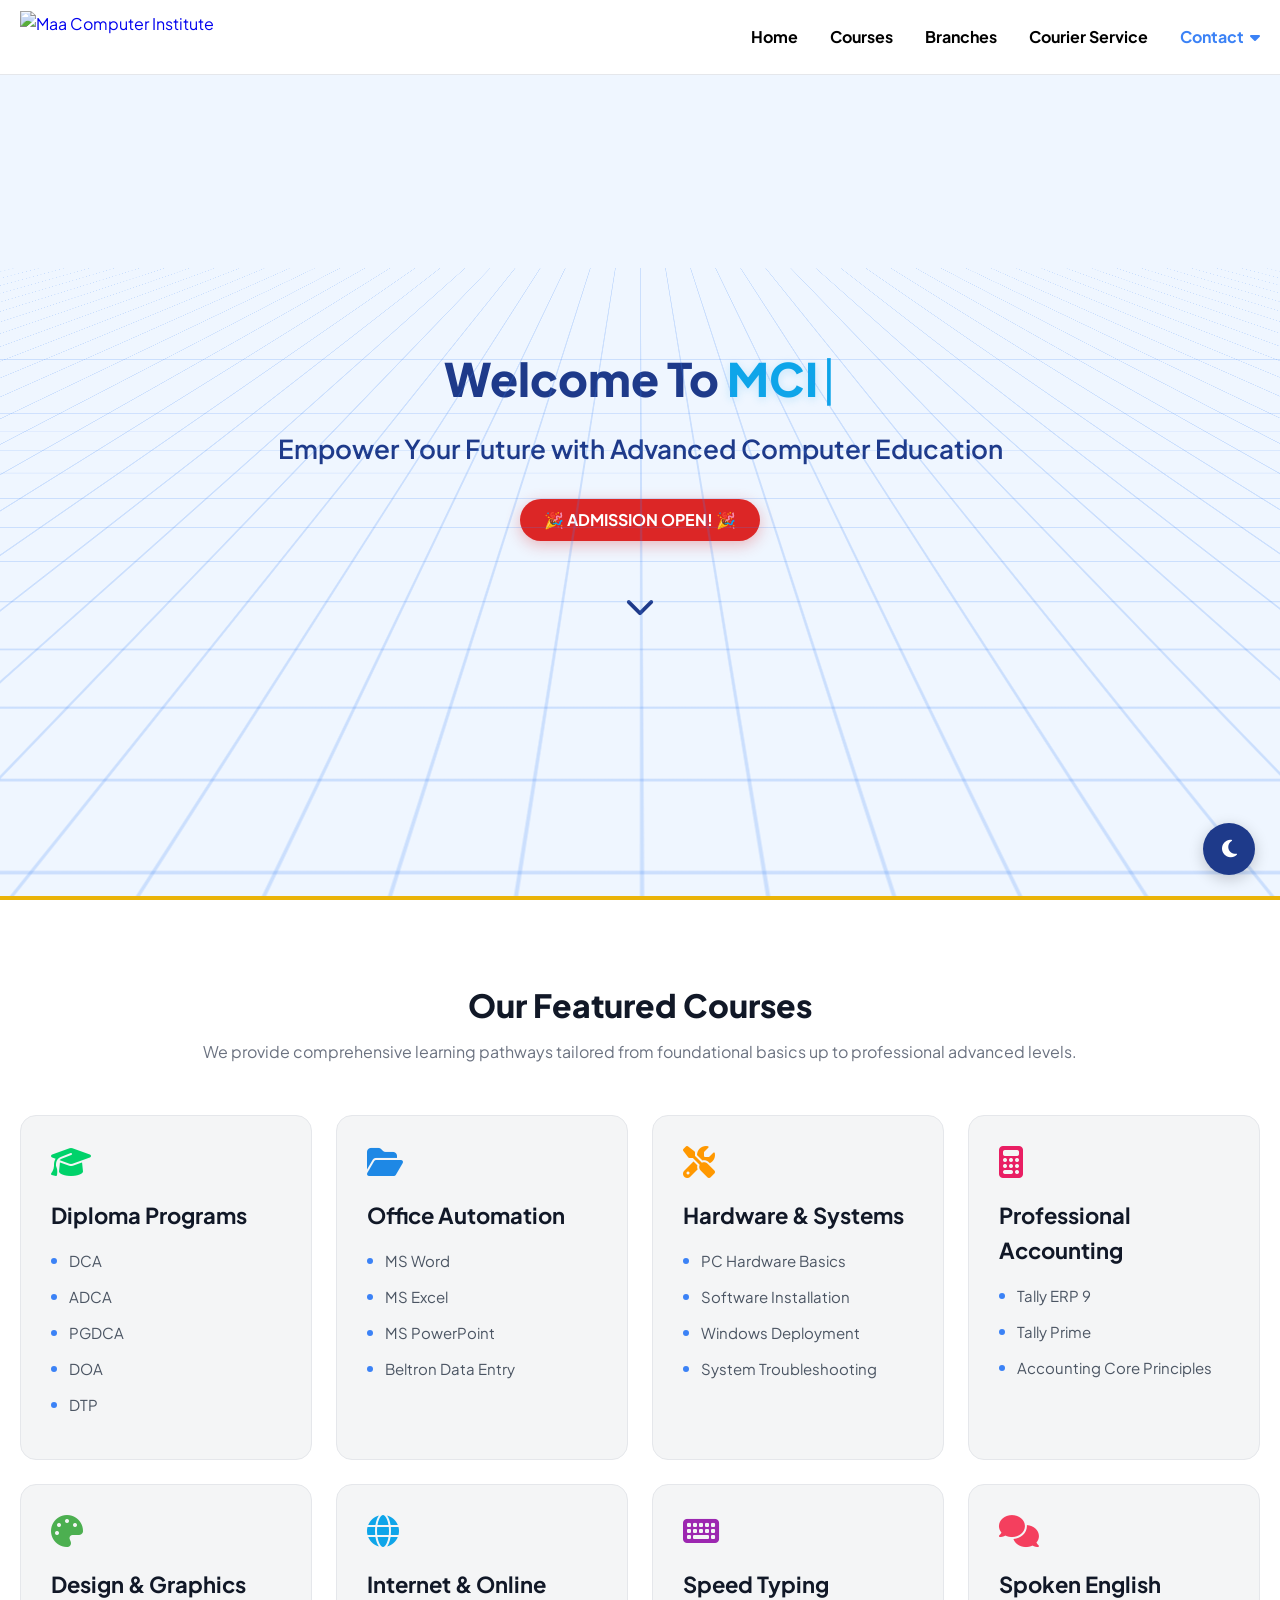
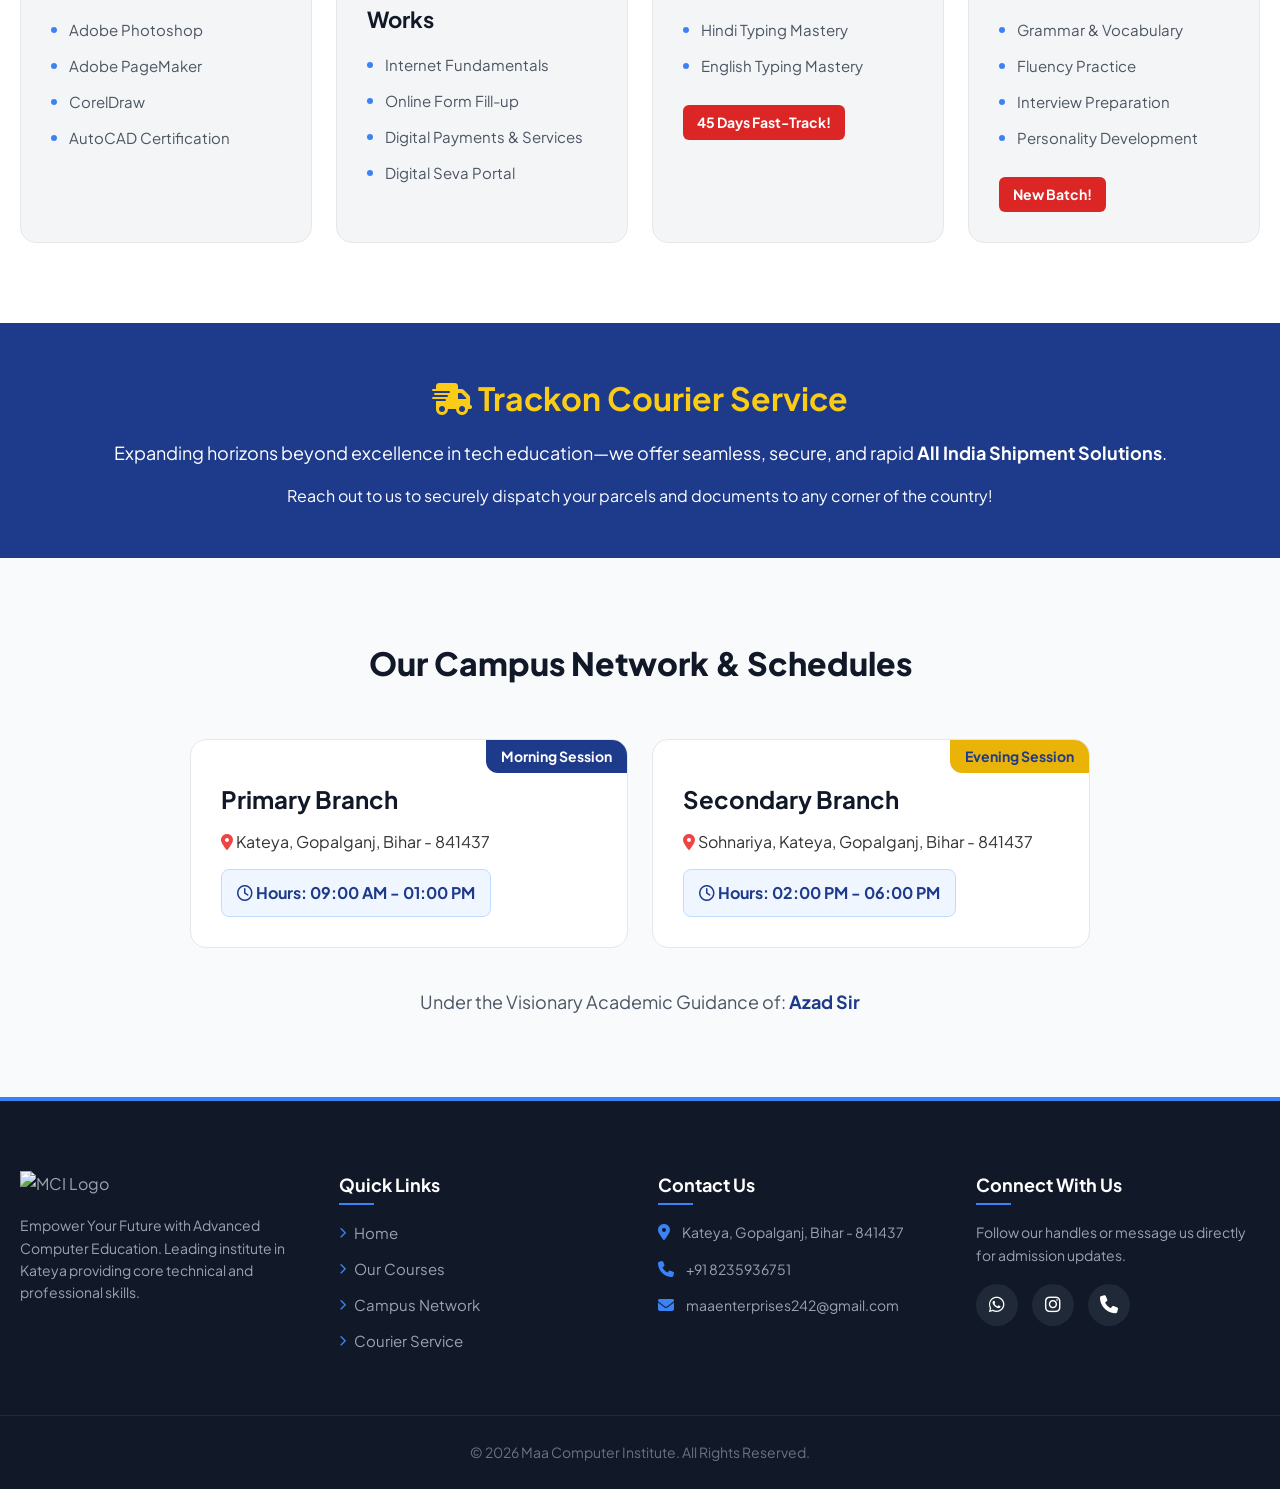
==== index.html @ 17e3e24f "Add files via upload" ====
<!DOCTYPE html>
<html lang="en">
<head>
    <meta charset="UTF-8">
    <meta name="viewport" content="width=device-width, initial-scale=1.0">
    <title>Maa Computer Institute</title>
    <link rel="preconnect" href="https://fonts.googleapis.com">
    <link rel="preconnect" href="https://fonts.gstatic.com" crossorigin>
    <link href="https://fonts.googleapis.com/css2?family=Plus+Jakarta+Sans:wght@400;500;600;700;800&display=swap" rel="stylesheet">
    <link rel="stylesheet" href="style.css">
    <link rel="stylesheet" href="https://cdnjs.cloudflare.com/ajax/libs/font-awesome/6.4.0/css/all.min.css">
</head>
<body>

    <header class="navbar">
        <div class="container nav-container">
            <a href="index.html#home" class="logo">
                <img src="assets/mci-full.png" alt="Maa Computer Institute" class="logo-img">
            </a>

            <button class="menu-toggle" id="menuToggle" aria-label="Toggle navigation menu">
                <i class="fa-solid fa-bars"></i>
            </button>

            <div class="menu-overlay" id="menuOverlay"></div>

            <nav class="nav-links" id="navLinks">
                <button class="close-menu" id="closeMenu" aria-label="Close menu">
                    <i class="fa-solid fa-xmark"></i>
                </button>
                <a href="index.html#home">Home</a>
                <a href="index.html#courses">Courses</a>
                <a href="index.html#branches">Branches</a>
                <a href="index.html#courier">Courier Service</a>
                
                <div class="dropdown">
                    <a href="#" class="dropdown-toggle" id="contactToggle">Contact <i class="fa-solid fa-caret-down"></i></a>
                    <div class="dropdown-menu" id="contactDropdown">
                        <a href="https://wa.me/918235936751" target="_blank" class="dropdown-item"><i class="fa-brands fa-whatsapp ws-icon"></i> WhatsApp</a>
                        <a href="https://instagram.com/maa.computer.institute" target="_blank" class="dropdown-item"><i class="fa-brands fa-instagram insta-icon"></i> Instagram</a>
                        <a href="tel:+918235936751" class="dropdown-item"><i class="fa-solid fa-phone phone-icon"></i> Phone</a>
                    </div>
                </div>
            </nav>
        </div>
    </header>

    <section id="home" class="hero">
        <div class="container hero-content">
            <h1 class="hero-title">
                <span id="typewriter"></span><span class="typewriter-cursor">|</span>
            </h1>
            <h2 class="hero-subtitle">Empower Your Future with Advanced Computer Education</h2>
            <div class="admission-tag">🎉 ADMISSION OPEN! 🎉</div>
        </div>
        
        <a href="#courses" class="scroll-down">
            <i class="fa-solid fa-chevron-down"></i>
        </a>
    </section>

    <section id="courses" class="courses-section">
        <div class="container">
            <div class="section-title">
                <h2>Our Featured Courses</h2>
                <p>We provide comprehensive learning pathways tailored from foundational basics up to professional advanced levels.</p>
            </div>
            
            <div class="grid-container">
                <a href="course.html?id=diploma" class="card course-link">
                    <div class="icon-wrapper"><i class="fa-solid fa-graduation-cap card-icon" style="color: #00d26a;"></i></div>
                    <h3>Diploma Programs</h3>
                    <ul><li>DCA</li><li>ADCA</li><li>PGDCA</li><li>DOA</li><li>DTP</li></ul>
                </a>
                
                <a href="course.html?id=office" class="card course-link">
                    <div class="icon-wrapper"><i class="fa-solid fa-folder-open card-icon" style="color: #1e88e5;"></i></div>
                    <h3>Office Automation</h3>
                    <ul><li>MS Word</li><li>MS Excel</li><li>MS PowerPoint</li><li>Beltron Data Entry</li></ul>
                </a>
                
                <a href="course.html?id=hardware" class="card course-link">
                    <div class="icon-wrapper"><i class="fa-solid fa-screwdriver-wrench card-icon" style="color: #ff9800;"></i></div>
                    <h3>Hardware & Systems</h3>
                    <ul><li>PC Hardware Basics</li><li>Software Installation</li><li>Windows Deployment</li><li>System Troubleshooting</li></ul>
                </a>
                
                <a href="course.html?id=accounting" class="card course-link">
                    <div class="icon-wrapper"><i class="fa-solid fa-calculator card-icon" style="color: #e91e63;"></i></div>
                    <h3>Professional Accounting</h3>
                    <ul><li>Tally ERP 9</li><li>Tally Prime</li><li>Accounting Core Principles</li></ul>
                </a>
                
                <a href="course.html?id=design" class="card course-link">
                    <div class="icon-wrapper"><i class="fa-solid fa-palette card-icon" style="color: #4caf50;"></i></div>
                    <h3>Design & Graphics</h3>
                    <ul><li>Adobe Photoshop</li><li>Adobe PageMaker</li><li>CorelDraw</li><li>AutoCAD Certification</li></ul>
                </a>
                
                <a href="course.html?id=internet" class="card course-link">
                    <div class="icon-wrapper"><i class="fa-solid fa-globe card-icon" style="color: #0ea5e9;"></i></div>
                    <h3>Internet & Online Works</h3>
                    <ul>
                        <li>Internet Fundamentals</li>
                        <li>Online Form Fill-up</li>
                        <li>Digital Payments & Services</li>
                        <li>Digital Seva Portal</li>
                    </ul>
                </a>

                <a href="course.html?id=typing" class="card course-link">
                    <div class="icon-wrapper"><i class="fa-solid fa-keyboard card-icon" style="color: #9c27b0;"></i></div>
                    <h3>Speed Typing</h3>
                    <ul><li>Hindi Typing Mastery</li><li>English Typing Mastery</li></ul>
                    <div class="highlight-tag">45 Days Fast-Track!</div>
                </a>

                <a href="course.html?id=english" class="card course-link">
                    <div class="icon-wrapper"><i class="fa-solid fa-comments card-icon" style="color: #f43f5e;"></i></div>
                    <h3>Spoken English</h3>
                    <ul><li>Grammar & Vocabulary</li><li>Fluency Practice</li><li>Interview Preparation</li><li>Personality Development</li></ul>
                    <div class="highlight-tag">New Batch!</div>
                </a>
            </div>
        </div>
    </section>

    <section id="courier" class="courier-section">
        <div class="container text-center">
            <h2><i class="fa-solid fa-truck-fast"></i> Trackon Courier Service</h2>
            <p class="courier-subtitle">Expanding horizons beyond excellence in tech education—we offer seamless, secure, and rapid <strong>All India Shipment Solutions</strong>.</p>
            <p class="courier-cta">Reach out to us to securely dispatch your parcels and documents to any corner of the country!</p>
        </div>
    </section>

    <section id="branches" class="branches-section">
        <div class="container">
            <div class="section-title">
                <h2>Our Campus Network & Schedules</h2>
            </div>
            <div class="branch-grid">
                <div class="branch-card">
                    <div class="shift-tag morning">Morning Session</div>
                    <h3>Primary Branch</h3>
                    <p><i class="fa-solid fa-location-dot location-icon"></i> Kateya, Gopalganj, Bihar - 841437</p>
                    <div class="timing-box"><p><i class="fa-regular fa-clock"></i> Hours: 09:00 AM - 01:00 PM</p></div>
                </div>
                <div class="branch-card">
                    <div class="shift-tag evening">Evening Session</div>
                    <h3>Secondary Branch</h3>
                    <p><i class="fa-solid fa-location-dot location-icon"></i> Sohnariya, Kateya, Gopalganj, Bihar - 841437</p>
                    <div class="timing-box"><p><i class="fa-regular fa-clock"></i> Hours: 02:00 PM - 06:00 PM</p></div>
                </div>
            </div>
            <p class="director-text text-center">
                Under the Visionary Academic Guidance of: <span class="director-name">Azad Sir</span>
            </p>
        </div>
    </section>

    <button id="themeToggle" class="theme-toggle" aria-label="Toggle Dark Mode">
        <i class="fa-solid fa-moon"></i>
    </button>

    <footer class="main-footer">
        <div class="container footer-grid">
            <div class="footer-col about-col">
                <img src="assets/mci-full.png" alt="MCI Logo" class="footer-logo">
                <p>Empower Your Future with Advanced Computer Education. Leading institute in Kateya providing core technical and professional skills.</p>
            </div>
            
            <div class="footer-col links-col">
                <h3>Quick Links</h3>
                <ul>
                    <li><a href="index.html#home"><i class="fa-solid fa-chevron-right"></i> Home</a></li>
                    <li><a href="index.html#courses"><i class="fa-solid fa-chevron-right"></i> Our Courses</a></li>
                    <li><a href="index.html#branches"><i class="fa-solid fa-chevron-right"></i> Campus Network</a></li>
                    <li><a href="index.html#courier"><i class="fa-solid fa-chevron-right"></i> Courier Service</a></li>
                </ul>
            </div>
            
            <div class="footer-col contact-col">
                <h3>Contact Us</h3>
                <p><i class="fa-solid fa-location-dot"></i> Kateya, Gopalganj, Bihar - 841437</p>
                <p><i class="fa-solid fa-phone"></i> +91 8235936751</p>
                <p><i class="fa-solid fa-envelope"></i> maaenterprises242@gmail.com</p>
            </div>
            
            <div class="footer-col social-col">
                <h3>Connect With Us</h3>
                <p class="social-text">Follow our handles or message us directly for admission updates.</p>
                <div class="footer-social-links">
                    <a href="https://wa.me/918235936751" target="_blank" class="social-icon ws" aria-label="WhatsApp"><i class="fa-brands fa-whatsapp"></i></a>
                    <a href="https://instagram.com/maa.computer.institute" target="_blank" class="social-icon insta" aria-label="Instagram"><i class="fa-brands fa-instagram"></i></a>
                    <a href="tel:+918235936751" class="social-icon phone" aria-label="Phone"><i class="fa-solid fa-phone"></i></a>
                </div>
            </div>
        </div>
        
        <div class="footer-bottom">
            <p>&copy; 2026 Maa Computer Institute. All Rights Reserved.</p>
        </div>
    </footer>

    <script src="script.js"></script>
</body>
</html>
---- style.css ----
/* --- Global Styles --- */
* {
    margin: 0;
    padding: 0;
    box-sizing: border-box;
    font-family: 'Plus Jakarta Sans', 'Segoe UI', sans-serif;
}

body {
    background-color: #ffffff;
    color: #333;
    line-height: 1.6;
    transition: background-color 0.3s ease, color 0.3s ease;
}

body.no-scroll { overflow: hidden; }

.container {
    max-width: 1300px;
    margin: 0 auto;
    padding: 0 20px;
}

.text-center { text-align: center; }

h1, h2, h3, p, a, li, span, div {
    transition: color 0.3s ease, background-color 0.3s ease, border-color 0.3s ease;
}

/* --- Clean White Navbar --- */
.navbar {
    background-color: #ffffff; position: sticky; top: 0; z-index: 1000;
    border-bottom: 1px solid #e5e7eb; height: 75px; display: flex; align-items: center;
}

.nav-container { display: flex; justify-content: space-between; align-items: center; width: 100%; }

.logo { display: flex; align-items: center; text-decoration: none; height: 52px; }
.logo-img { height: 100%; width: auto; display: block; object-fit: contain; transition: filter 0.3s ease; }

.nav-links { display: flex; gap: 32px; align-items: center; }
.nav-links a { color: #000000; text-decoration: none; font-weight: 700; font-size: 16px; }
.nav-links a:hover { color: #3b82f6; }

/* --- Dropdown Styling --- */
.dropdown { position: relative; display: inline-block; padding: 10px 0; }
.dropdown-toggle { cursor: pointer; display: flex; align-items: center; gap: 6px; color: #3b82f6 !important; }
.dropdown-menu {
    display: none; position: absolute; right: 0; top: 100%; background-color: #ffffff;
    min-width: 180px; box-shadow: 0 10px 25px rgba(0, 0, 0, 0.1); border-radius: 12px;
    border: 1px solid #e5e7eb; padding: 8px 0; z-index: 2000;
}
.dropdown:hover .dropdown-menu { display: block; }
.dropdown-menu.show { display: block; }

.dropdown-item {
    display: flex !important; align-items: center; gap: 12px; padding: 12px 20px;
    color: #000000 !important; font-weight: 700 !important; font-size: 16px;
}
.dropdown-item:hover { background-color: #f4f5f6; color: #3b82f6 !important; }
.dropdown-item i { font-size: 18px; width: 20px; text-align: center; }
.ws-icon { color: #22c55e; }
.insta-icon { color: #e1306c; }
.phone-icon { color: #2563eb; }

.menu-toggle { display: none; }
.close-menu { display: none; }
.menu-overlay { display: none; }

/* --- Hero Section --- */
.hero {
    background-color: #eff6ff; height: calc(100vh - 75px); min-height: 450px; 
    display: flex; flex-direction: column; align-items: center; justify-content: center;
    text-align: center; border-bottom: 4px solid #eab308; position: relative; overflow: hidden; 
}
.hero::before {
    content: ''; position: absolute; top: -100%; left: -100%; width: 300%; height: 300%;
    background-image: linear-gradient(rgba(59, 130, 246, 0.2) 2px, transparent 2px),
                      linear-gradient(90deg, rgba(59, 130, 246, 0.2) 2px, transparent 2px);
    background-size: 60px 60px; transform: perspective(800px) rotateX(65deg);
    transform-origin: center center; animation: gridMove 3.5s linear infinite; z-index: 1; pointer-events: none;
}
@keyframes gridMove { 0% { background-position: 0 0; } 100% { background-position: 0 60px; } }

.hero-content { position: relative; z-index: 2; width: 100%; max-width: 900px; padding: 0 20px; }
.hero-title { font-size: 46px; font-weight: 800; color: #1e3a8a; margin-bottom: 12px; min-height: 65px; }
.mci-blue { color: #0ea5e9; text-shadow: 0 2px 10px rgba(14, 165, 233, 0.2); }
.typewriter-cursor { font-weight: 400; color: #0ea5e9; animation: blink 0.7s infinite; margin-left: 4px; }
@keyframes blink { 0%, 100% { opacity: 1; } 50% { opacity: 0; } }

.hero-subtitle { color: #1e3a8a; font-size: 26px; font-weight: 600; margin-bottom: 30px; }
.admission-tag {
    display: inline-block; background-color: #dc2626; color: white; font-weight: bold;
    padding: 8px 24px; border-radius: 50px; font-size: 16px; box-shadow: 0 4px 15px rgba(220, 38, 38, 0.3);
    animation: pulse 1.5s infinite;
}
@keyframes pulse { 0% { transform: scale(1); } 50% { transform: scale(1.04); } 100% { transform: scale(1); } }

.scroll-down {
    margin-top: 40px; font-size: 30px; color: #1e3a8a; text-decoration: none;
    z-index: 2; animation: bounce 2s infinite; 
}
@keyframes bounce {
    0%, 20%, 50%, 80%, 100% { transform: translateY(0); }
    40% { transform: translateY(-12px); }
    60% { transform: translateY(-6px); }
}

/* --- Courses Section --- */
.courses-section { padding: 80px 0; background-color: #ffffff; }
.section-title { text-align: center; margin-bottom: 50px; }
.section-title h2 { color: #111827; font-size: 32px; font-weight: 800; }
.section-title p { color: #6b7280; margin-top: 8px; }

.grid-container { display: grid; grid-template-columns: repeat(4, 1fr); gap: 24px; }

/* Clickable Cards Settings */
a.course-link { text-decoration: none; color: inherit; display: block; }
a.course-link h3 { transition: color 0.3s ease; }
a.course-link:hover h3 { color: #3b82f6; }

.card, .branch-card {
    background-color: #f4f5f6; border: 1px solid #e5e7eb; padding: 30px; border-radius: 16px; 
    transition: transform 0.3s ease, box-shadow 0.3s ease, background-color 0.3s ease, border-color 0.3s ease;
}

.card:hover, .branch-card:hover { 
    transform: scale(1.03) translateY(-5px); 
    box-shadow: 0 15px 30px rgba(59, 130, 246, 0.25); 
    border-color: #3b82f6; 
}

.card-icon { font-size: 32px; margin-bottom: 20px; display: block; }
.card h3 { color: #111827; font-size: 22px; font-weight: 700; margin-bottom: 16px; }
.card ul { list-style: none; }
.card ul li { margin-bottom: 12px; color: #4b5563; font-size: 15px; display: flex; align-items: center; }
.card ul li::before {
    content: ""; display: inline-block; width: 6px; height: 6px;
    background-color: #3b82f6; border-radius: 50%; margin-right: 12px;
}
.highlight-tag {
    display: inline-block; background-color: #dc2626; color: white;
    padding: 6px 14px; border-radius: 6px; font-weight: bold; margin-top: 15px; font-size: 14px;
}

/* --- Course Details Page Elements --- */
.course-detail-header { text-align: center; margin-bottom: 50px; }
.course-detail-header h1 { font-size: 36px; color: #111827; margin-top: 15px; }
.course-detail-header p { color: #6b7280; font-size: 18px; margin-top: 10px; max-width: 600px; margin-inline: auto; }
.course-detail-header .icon-wrapper i { font-size: 55px; }

.back-btn { 
    display: inline-block; margin-bottom: 30px; color: #3b82f6; text-decoration: none; 
    font-weight: bold; font-size: 16px; padding: 10px 20px; border-radius: 8px; 
    background-color: #eff6ff; transition: 0.3s ease; 
}
.back-btn i { margin-right: 8px; }
.back-btn:hover { background-color: #dbeafe; }

.sub-course-desc { color: #4b5563; font-size: 15px; margin-top: 6px; }

/* --- Roadmap Specific Checklist Styles --- */
.course-detail-card { display: flex; flex-direction: column; justify-content: flex-start; }
.roadmap-box { margin-top: 20px; padding-top: 15px; border-top: 1px dashed #d1d5db; }
.roadmap-box h4 {
    font-size: 13px; color: #1e3a8a; text-transform: uppercase;
    letter-spacing: 0.8px; margin-bottom: 12px; font-weight: 800;
}
.roadmap-list { list-style: none !important; padding: 0 !important; display: flex; flex-direction: column; gap: 8px; }
.roadmap-list li {
    font-size: 14px !important; color: #4b5563 !important; 
    display: flex !important; align-items: center !important; gap: 10px !important;
}
.roadmap-list li::before { display: none !important; }
.roadmap-list li i { color: #3b82f6; font-size: 14px; flex-shrink: 0; }

/* --- Courier Section --- */
.courier-section { background-color: #1e3a8a; color: white; padding: 50px 20px; }
.courier-section h2 { color: #facc15; font-size: 32px; margin-bottom: 15px; }
.courier-subtitle { font-size: 18px; margin-bottom: 15px; }

/* --- Branches Section --- */
.branches-section { background-color: #f9fafb; padding: 80px 0; }
.branch-grid { display: grid; max-width: 900px; margin: 0 auto; grid-template-columns: repeat(2, 1fr); gap: 24px; }
.branch-card { background: white; position: relative; overflow: hidden; }
.shift-tag {
    position: absolute; top: 0; right: 0; padding: 5px 15px;
    font-weight: bold; border-bottom-left-radius: 12px; font-size: 14px;
}
.morning { background-color: #1e3a8a; color: white; }
.evening { background-color: #eab308; color: #1e3a8a; }
.branch-card h3 { color: #111827; font-size: 24px; margin-bottom: 10px; margin-top: 10px; }
.location-icon { color: #ef4444; }
.timing-box {
    background-color: #eff6ff; border: 1px solid #bfdbfe; padding: 10px 15px;
    border-radius: 8px; margin-top: 15px; display: inline-block; color: #1e3a8a; font-weight: bold;
}
.director-text { margin-top: 40px; font-size: 18px; color: #4b5563; }
.director-name { font-weight: 700; color: #1e3a8a; }

/* --- Modern Footer Layout --- */
.main-footer { background-color: #111827; color: #9ca3af; padding: 70px 0 25px; border-top: 4px solid #3b82f6; }
.footer-grid { display: grid; grid-template-columns: repeat(4, 1fr); gap: 35px; margin-bottom: 50px; }
.footer-col h3 { color: #ffffff; font-size: 18px; font-weight: 700; margin-bottom: 22px; position: relative; }
.footer-col h3::after { content: ''; position: absolute; left: 0; bottom: -6px; width: 35px; height: 2.5px; background-color: #3b82f6; }
.footer-logo { height: 48px; width: auto; margin-bottom: 18px; object-fit: contain; }
.about-col p, .social-col .social-text { font-size: 14px; line-height: 1.6; }
.links-col ul { list-style: none; }
.links-col ul li { margin-bottom: 12px; }
.links-col ul li a { color: #9ca3af; text-decoration: none; font-size: 15px; display: flex; align-items: center; gap: 8px; }
.links-col ul li a i { font-size: 11px; color: #3b82f6; transition: transform 0.3s ease; }
.links-col ul li a:hover { color: #3b82f6; }
.links-col ul li a:hover i { transform: translateX(4px); }

.contact-col p { font-size: 14px; margin-bottom: 14px; display: flex; align-items: flex-start; gap: 12px; }
.contact-col i { color: #3b82f6; font-size: 16px; margin-top: 3px; }

.footer-social-links { display: flex; gap: 14px; margin-top: 18px; }
.social-icon {
    width: 42px; height: 42px; border-radius: 50%; background-color: #1f2937;
    display: flex; align-items: center; justify-content: center; color: #ffffff; font-size: 18px; text-decoration: none;
}
.social-icon:hover { transform: scale(1.1) translateY(-3px); box-shadow: 0 8px 20px rgba(0,0,0,0.3); }
.social-icon.ws:hover { background-color: #22c55e; }
.social-icon.insta:hover { background-color: #e1306c; }
.social-icon.phone:hover { background-color: #2563eb; }

.footer-bottom { text-align: center; padding-top: 25px; border-top: 1px solid #1f2937; font-size: 14px; color: #6b7280; }

/* --- Theme Toggle Switch Floating --- */
.theme-toggle {
    position: fixed; bottom: 25px; right: 25px; width: 52px; height: 52px; border-radius: 50%;
    background-color: #1e3a8a; color: #ffffff; border: none; cursor: pointer; display: flex;
    align-items: center; justify-content: center; font-size: 20px; box-shadow: 0 4px 15px rgba(0, 0, 0, 0.2); z-index: 9999;
}
.theme-toggle:hover { transform: scale(1.1); }

/* ==========================================================================
   DARK MODE Overrides
   ========================================================================== */
body.dark-mode { background-color: #0f172a; color: #f8fafc; }
body.dark-mode .navbar, body.dark-mode .dropdown-menu, body.dark-mode .card, body.dark-mode .branch-card { background-color: #1e293b; border-color: #334155; }
body.dark-mode .hero { background-color: #1e293b; border-bottom: 4px solid #facc15; }
body.dark-mode .branches-section, body.dark-mode .courses-section { background-color: #0f172a; }
body.dark-mode .card:hover, body.dark-mode .branch-card:hover { box-shadow: 0 15px 30px rgba(96, 165, 250, 0.35); border-color: #60a5fa; }
body.dark-mode .timing-box { background-color: #0f172a; border-color: #334155; color: #93c5fd; }
body.dark-mode .dropdown-item { color: #f8fafc !important; }
body.dark-mode .dropdown-item:hover { background-color: #334155; color: #60a5fa !important; }
body.dark-mode .nav-links a, body.dark-mode .section-title h2, body.dark-mode .card h3,
body.dark-mode .branch-card h3, body.dark-mode .director-name, body.dark-mode .hero-title, 
body.dark-mode .hero-subtitle, body.dark-mode .scroll-down, body.dark-mode .course-detail-header h1 { color: #f8fafc; }
body.dark-mode .card ul li, body.dark-mode .section-title p, body.dark-mode .director-text, body.dark-mode .sub-course-desc, body.dark-mode .course-detail-header p { color: #cbd5e1; }
body.dark-mode .theme-toggle { background-color: #facc15; color: #0f172a; }
body.dark-mode .menu-toggle, body.dark-mode .close-menu { color: #f8fafc; }
body.dark-mode .logo-img { filter: drop-shadow(0px 0px 8px rgba(255, 255, 255, 0.7)); }
body.dark-mode .main-footer { background-color: #0f172a; border-top-color: #60a5fa; }
body.dark-mode .footer-bottom { border-top-color: #1e293b; }
body.dark-mode .social-icon { background-color: #1e293b; }
body.dark-mode .back-btn { background-color: #1e293b; border: 1px solid #334155; }
body.dark-mode .back-btn:hover { background-color: #334155; }
body.dark-mode .roadmap-box { border-top-color: #334155; }
body.dark-mode .roadmap-box h4 { color: #60a5fa; }
body.dark-mode .roadmap-list li { color: #cbd5e1 !important; }
body.dark-mode .roadmap-list li i { color: #60a5fa; }

/* ==========================================================================
   NEW FEATURES: Interactive Timeline & Accordion Component Rules
   ========================================================================== */
.interactive-timeline-card {
    cursor: pointer;
    position: relative;
    user-select: none;
}
.interactive-timeline-card:hover {
    border-color: #2563eb !important;
}
.active-card {
    border-color: #2563eb !important;
    background-color: #fafbfc !important;
}
body.dark-mode .active-card {
    background-color: #1e293b !important;
    border-color: #60a5fa !important;
}
.preview-fee-btn {
    background-color: #eff6ff;
    color: #2563eb;
    padding: 6px 14px;
    border-radius: 8px;
    font-size: 13px;
    font-weight: bold;
    display: flex;
    align-items: center;
    gap: 6px;
    border: 1px solid #bfdbfe;
    transition: 0.25s ease;
}
.interactive-timeline-card:hover .preview-fee-btn {
    background-color: #2563eb;
    color: #ffffff;
    border-color: #2563eb;
}
body.dark-mode .preview-fee-btn {
    background-color: #0f172a;
    color: #60a5fa;
    border-color: #334155;
}
body.dark-mode .interactive-timeline-card:hover .preview-fee-btn {
    background-color: #60a5fa;
    color: #0f172a;
}
.card-preview-meta {
    display: flex;
    gap: 20px;
    margin-top: 12px;
    font-size: 13.5px;
    font-weight: 600;
    color: #6b7280;
}
.card-preview-meta span i {
    color: #3b82f6;
}
body.dark-mode .card-preview-meta {
    color: #94a3b8;
}

/* Accordion Smooth Dropdown Logic */
.course-timeline-accordion {
    max-height: 0;
    overflow: hidden;
    opacity: 0;
    transition: max-height 0.4s cubic-bezier(0.4, 0, 0.2, 1), opacity 0.3s ease, margin-top 0.3s ease;
}
.course-timeline-accordion.open {
    max-height: 2000px; /* High enough to hold data grid */
    opacity: 1;
    margin-top: 25px;
    padding-top: 20px;
    border-top: 2px dashed #bfdbfe;
}
body.dark-mode .course-timeline-accordion.open {
    border-top-color: #334155;
}
.timeline-meta {
    display: flex;
    gap: 12px;
    margin-bottom: 20px;
    flex-wrap: wrap;
}
.timeline-meta .meta-item {
    background-color: #f3f4f6;
    padding: 6px 14px;
    border-radius: 8px;
    font-size: 13.5px;
    color: #374151;
    display: inline-flex;
    align-items: center;
    gap: 6px;
    font-weight: 600;
}
.timeline-meta .meta-item.fee-badge {
    background-color: #ecfdf5;
    color: #065f46;
    border: 1px solid #a7f3d0;
}
body.dark-mode .timeline-meta .meta-item {
    background-color: #334155;
    color: #cbd5e1;
}
body.dark-mode .timeline-meta .meta-item.fee-badge {
    background-color: #064e3b;
    color: #a7f3d0;
    border-color: #047857;
}
.timeline-title {
    font-size: 12.5px;
    color: #1e3a8a;
    text-transform: uppercase;
    letter-spacing: 0.8px;
    margin-bottom: 16px;
    font-weight: 800;
}
body.dark-mode .timeline-title {
    color: #60a5fa;
}
.timeline-steps {
    display: flex;
    flex-direction: column;
    gap: 16px;
    border-left: 3px solid #bfdbfe;
    padding-left: 20px;
    margin-left: 10px;
}
body.dark-mode .timeline-steps {
    border-left-color: #334155;
}
.timeline-step-item {
    position: relative;
}
.timeline-step-item::before {
    content: '';
    position: absolute;
    left: -27px;
    top: 5px;
    width: 10px;
    height: 10px;
    background-color: #2563eb;
    border: 2px solid #ffffff;
    border-radius: 50%;
    box-shadow: 0 0 0 3px #bfdbfe;
}
body.dark-mode .timeline-step-item::before {
    background-color: #60a5fa;
    border-color: #1e293b;
    box-shadow: 0 0 0 3px #334155;
}
.step-time {
    font-size: 11px;
    font-weight: 800;
    color: #2563eb;
    text-transform: uppercase;
    margin-bottom: 2px;
}
body.dark-mode .step-time {
    color: #60a5fa;
}
.step-content h5 {
    font-size: 15px;
    color: #111827;
    font-weight: 700;
}
body.dark-mode .step-content h5 {
    color: #f8fafc;
}
.step-content p {
    font-size: 13.5px;
    color: #4b5563;
    margin-top: 3px;
}
body.dark-mode .step-content p {
    color: #94a3b8;
}

/* --- Responsive Media Viewports --- */
@media (max-width: 1024px) {
    .grid-container { grid-template-columns: repeat(2, 1fr); }
    .footer-grid { grid-template-columns: repeat(2, 1fr); }
}

@media (max-width: 768px) {
    .navbar { height: 68px; }
    .hero { height: calc(100vh - 68px); min-height: 400px; }
    .hero-title { font-size: 32px; min-height: 50px; }
    .hero-subtitle { font-size: 18px; margin-bottom: 25px; }
    .admission-tag { padding: 6px 20px; font-size: 14px; }
    .logo { height: 44px; }
    .logo-img { height: 100%; width: auto; }
    .menu-toggle { display: block; background: none; border: none; font-size: 24px; color: #000000; cursor: pointer; padding: 5px; }
    .menu-overlay { display: block; position: fixed; top: 0; left: 0; width: 100%; height: 100vh; background: rgba(0, 0, 0, 0.5); z-index: 1001; opacity: 0; visibility: hidden; transition: opacity 0.3s ease, visibility 0.3s ease; }
    .menu-overlay.active { opacity: 1; visibility: visible; }
    .nav-links { position: fixed; top: 0; right: -300px; width: 260px; height: 100vh; background-color: #ffffff; flex-direction: column; align-items: flex-start; padding: 70px 25px 30px; box-shadow: -5px 0 15px rgba(0,0,0,0.15); transition: right 0.3s ease-in-out, background-color 0.3s ease; z-index: 1002; }
    .nav-links.active { right: 0; }
    .nav-links a { width: 100%; padding: 10px 0; border-bottom: 1px solid #f3f4f6; }
    .nav-links a:last-child { border-bottom: none; }
    body.dark-mode .nav-links { background-color: #1e293b; }
    body.dark-mode .nav-links a { border-bottom-color: #334155; }
    .close-menu { display: block; position: absolute; top: 20px; right: 25px; background: none; border: none; font-size: 28px; color: #111827; cursor: pointer; }
    .dropdown { width: 100%; padding: 0; }
    .dropdown-menu { position: static; width: 100%; box-shadow: none; border: none; padding: 5px 0 0 15px; margin-top: 5px; border-left: 2px solid #e5e7eb; border-radius: 0; }
    .grid-container, .branch-grid, .footer-grid { grid-template-columns: repeat(1, 1fr); }
}
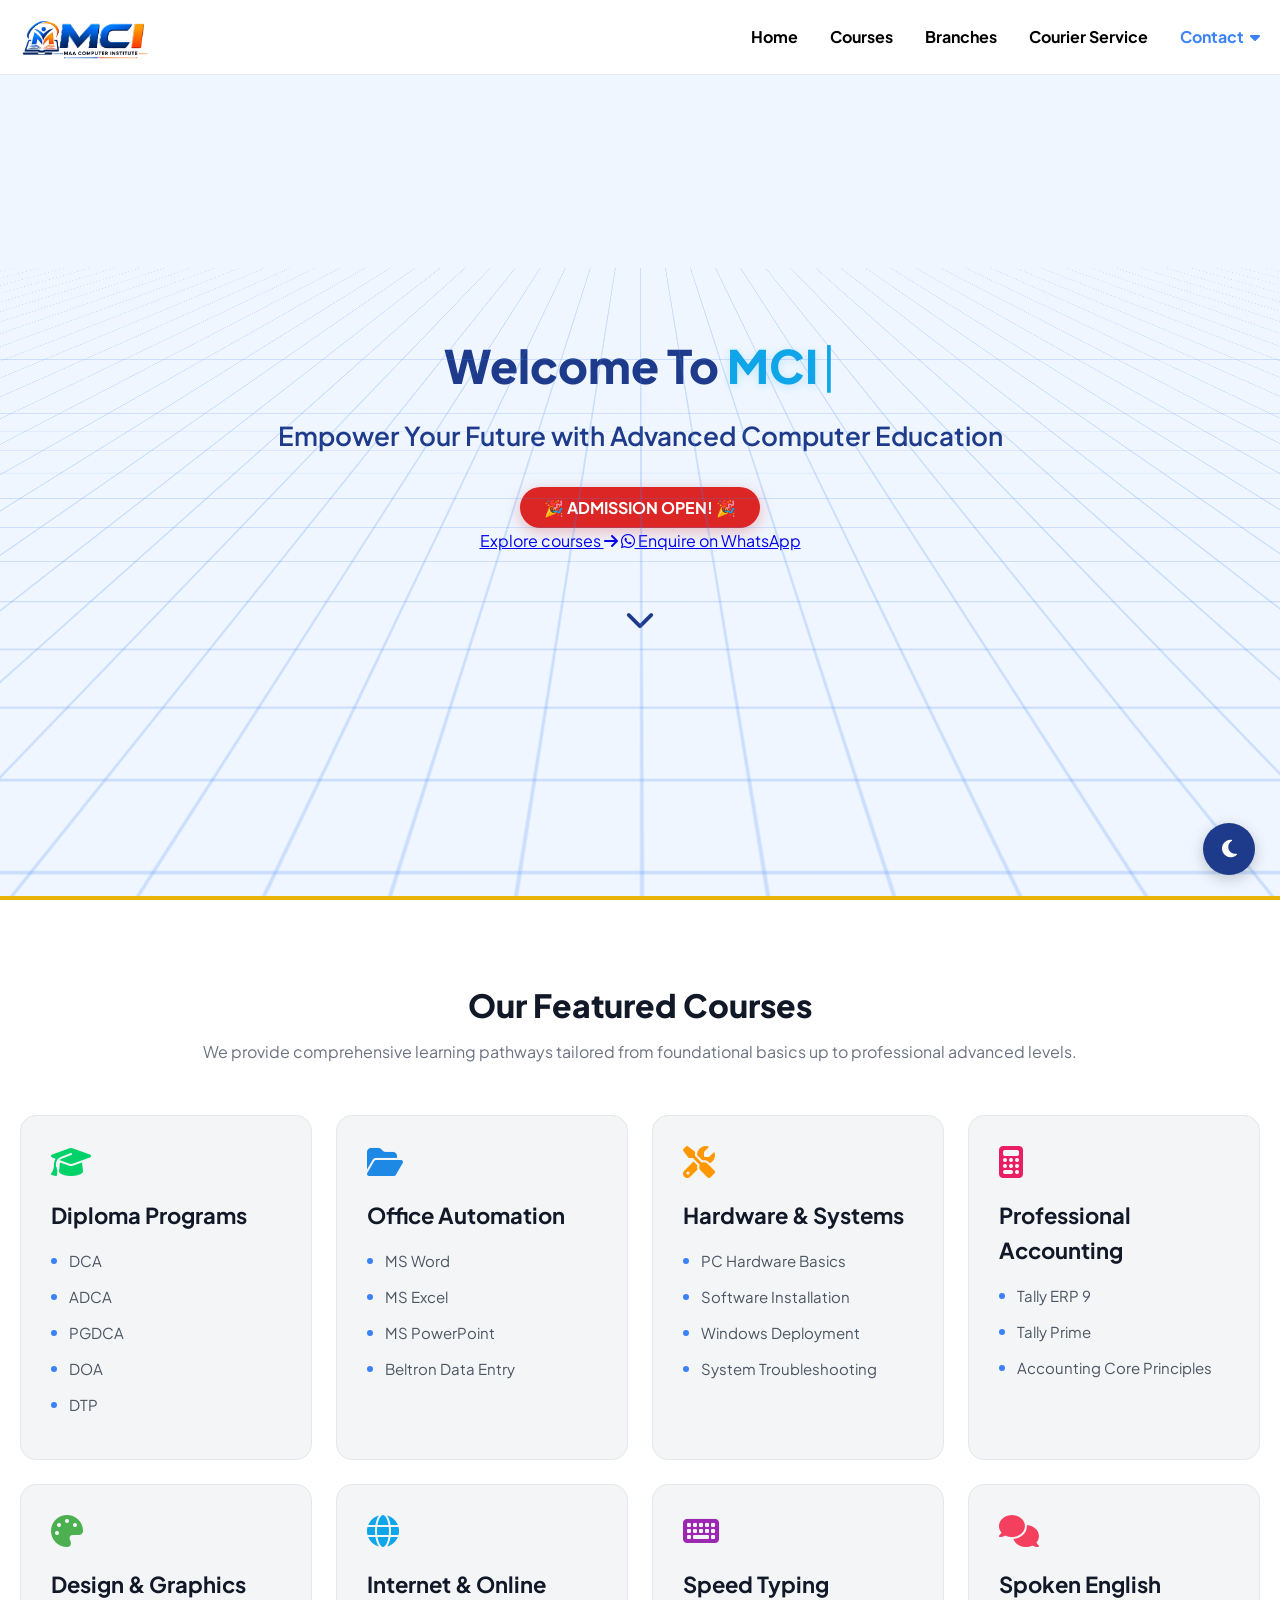
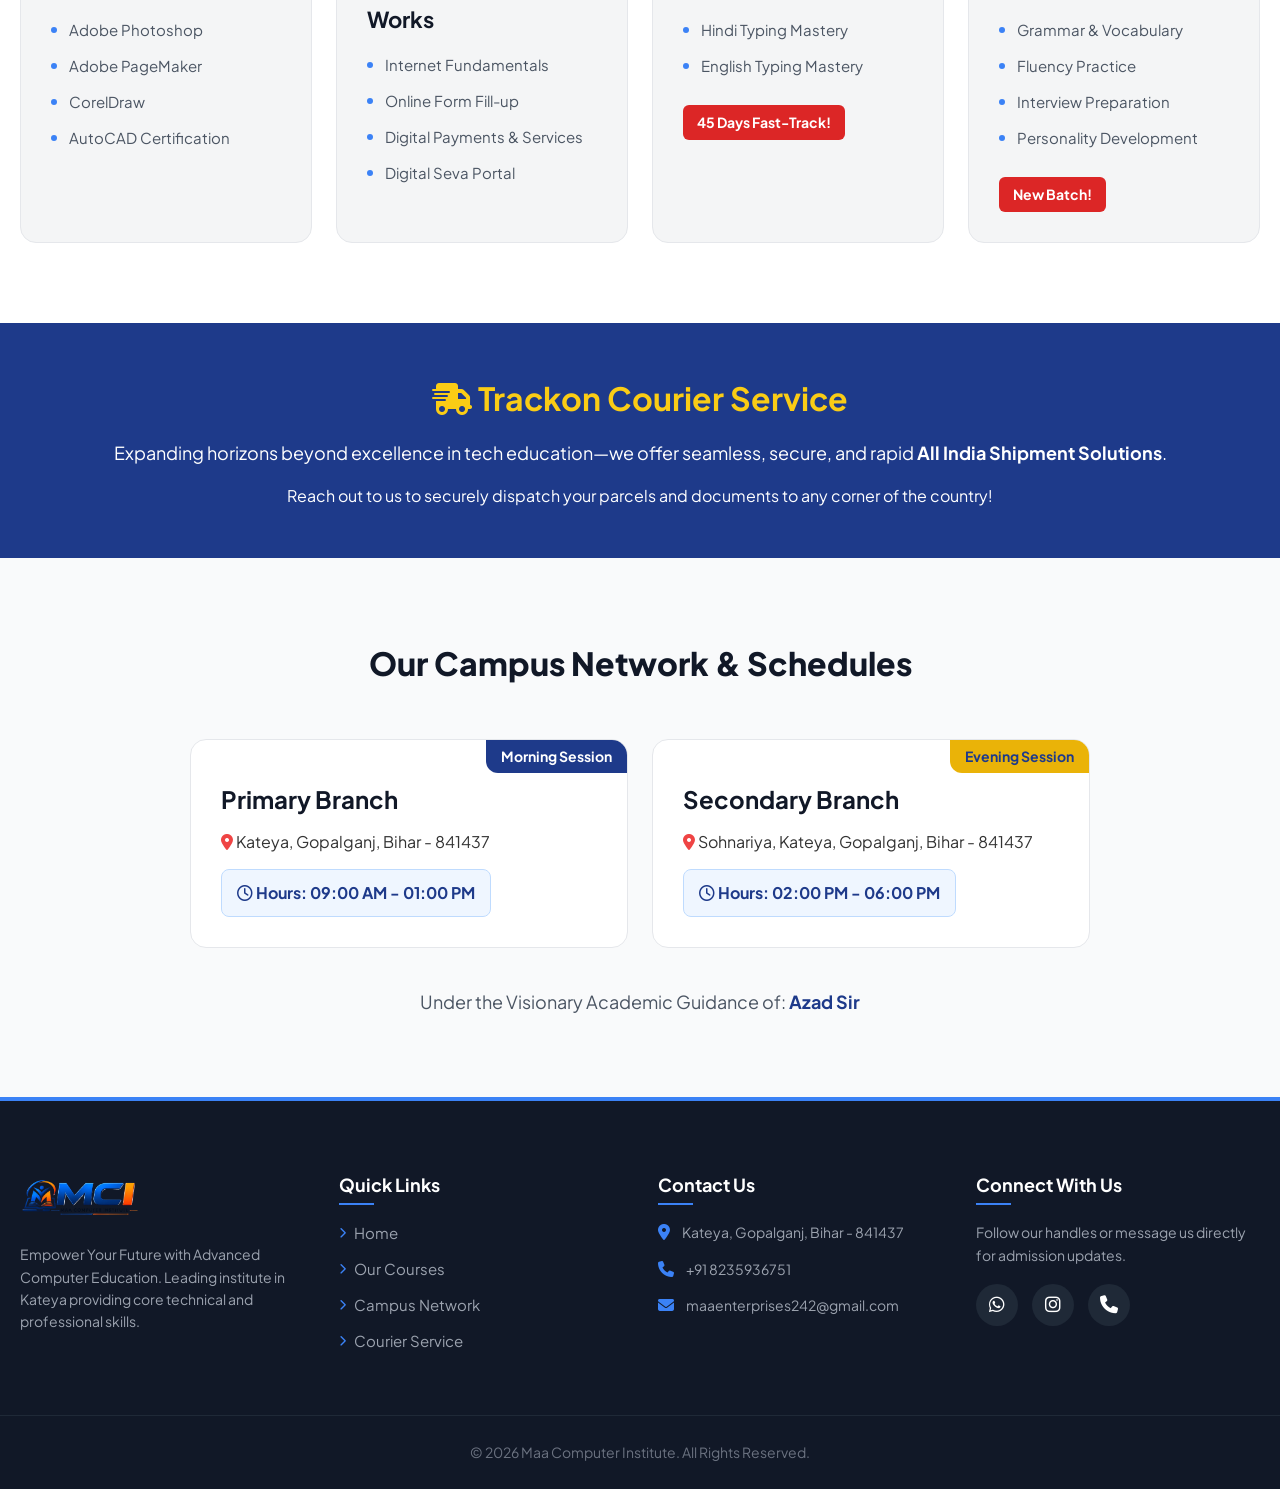
==== commit 7047a756: "Enhance navigation and add hero action buttons Added aria-expanded attribute to menu toggle button a" ====
--- a/index.html
+++ b/index.html
@@ -18,7 +18,7 @@
                 <img src="assets/mci-full.png" alt="Maa Computer Institute" class="logo-img">
             </a>
 
-            <button class="menu-toggle" id="menuToggle" aria-label="Toggle navigation menu">
+            <button class="menu-toggle" id="menuToggle" aria-label="Toggle navigation menu" aria-expanded="false">
                 <i class="fa-solid fa-bars"></i>
             </button>
 
@@ -52,6 +52,10 @@
             </h1>
             <h2 class="hero-subtitle">Empower Your Future with Advanced Computer Education</h2>
             <div class="admission-tag">🎉 ADMISSION OPEN! 🎉</div>
+            <div class="hero-actions">
+                <a class="button-primary" href="#courses">Explore courses <i class="fa-solid fa-arrow-right"></i></a>
+                <a class="button-secondary" href="https://wa.me/918235936751" target="_blank" rel="noopener"><i class="fa-brands fa-whatsapp"></i> Enquire on WhatsApp</a>
+            </div>
         </div>
         
         <a href="#courses" class="scroll-down">
@@ -204,4 +208,4 @@
 
     <script src="script.js"></script>
 </body>
-</html>+</html>
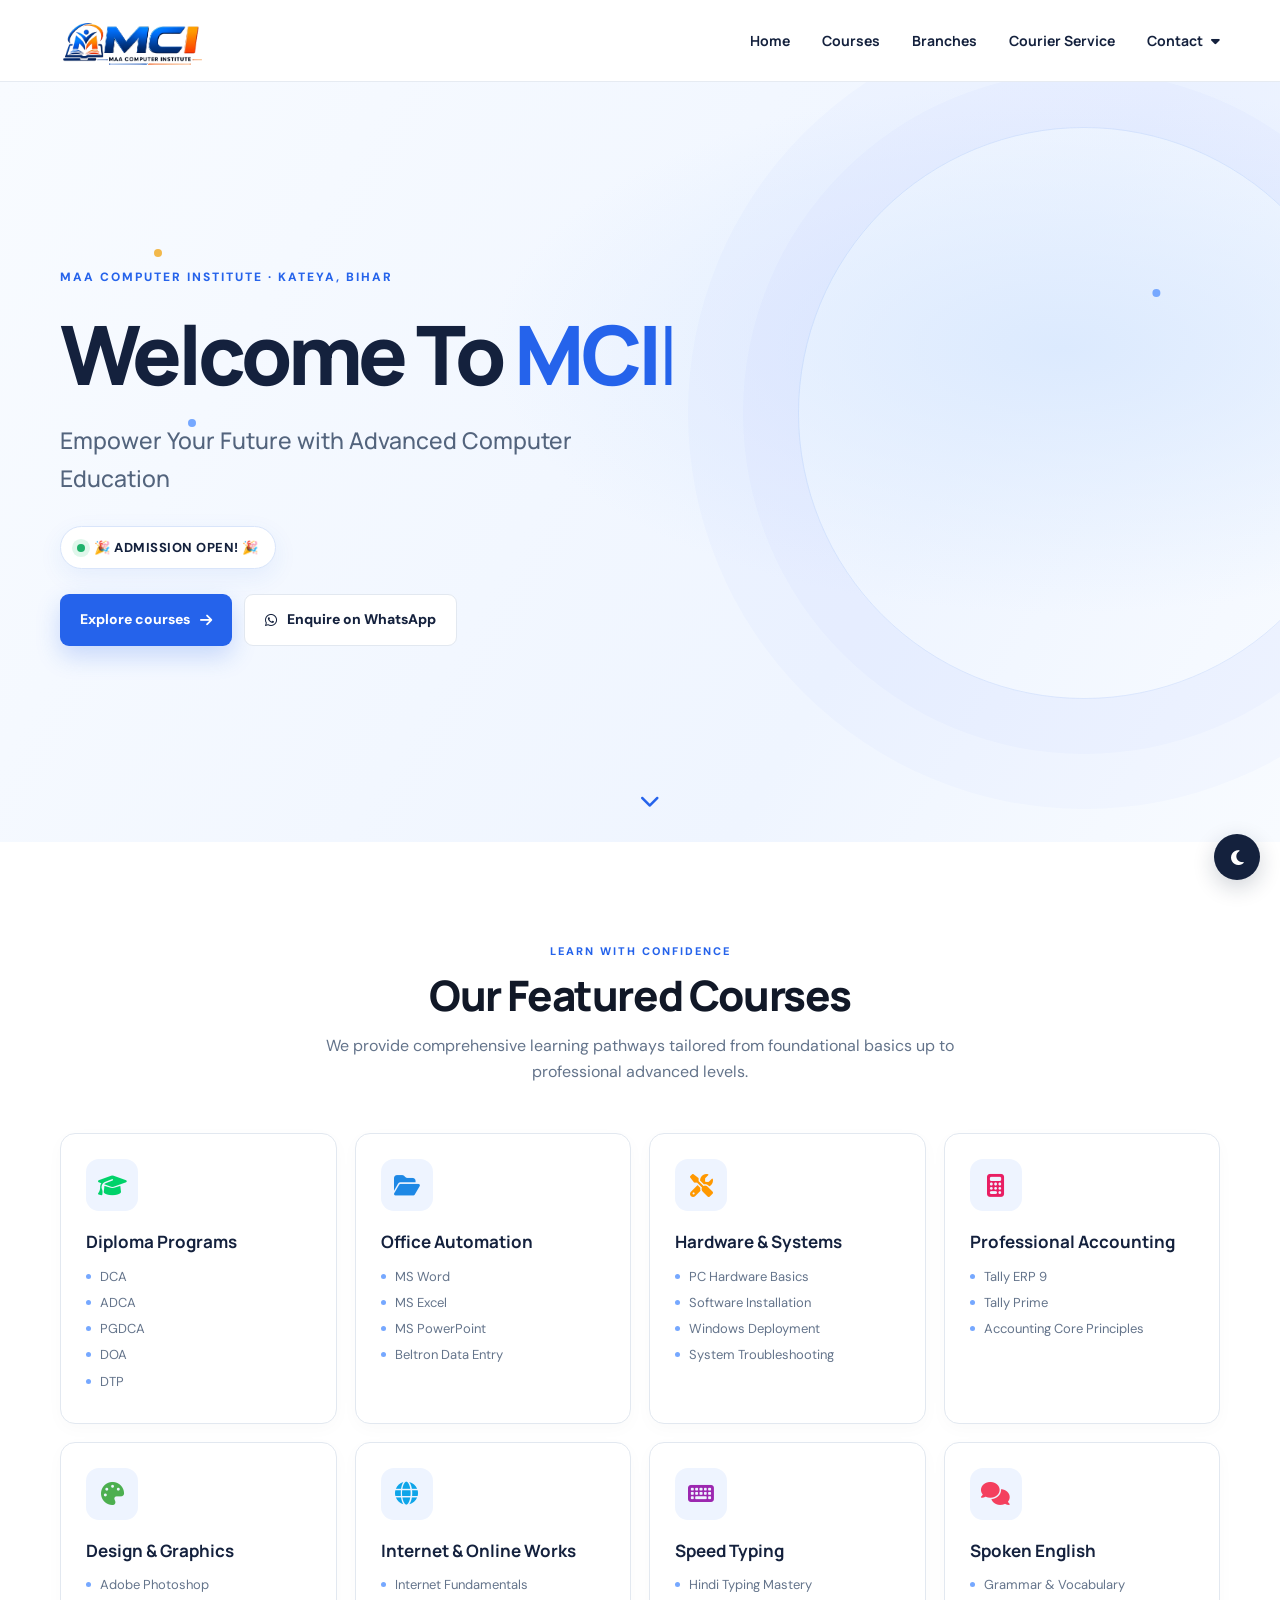
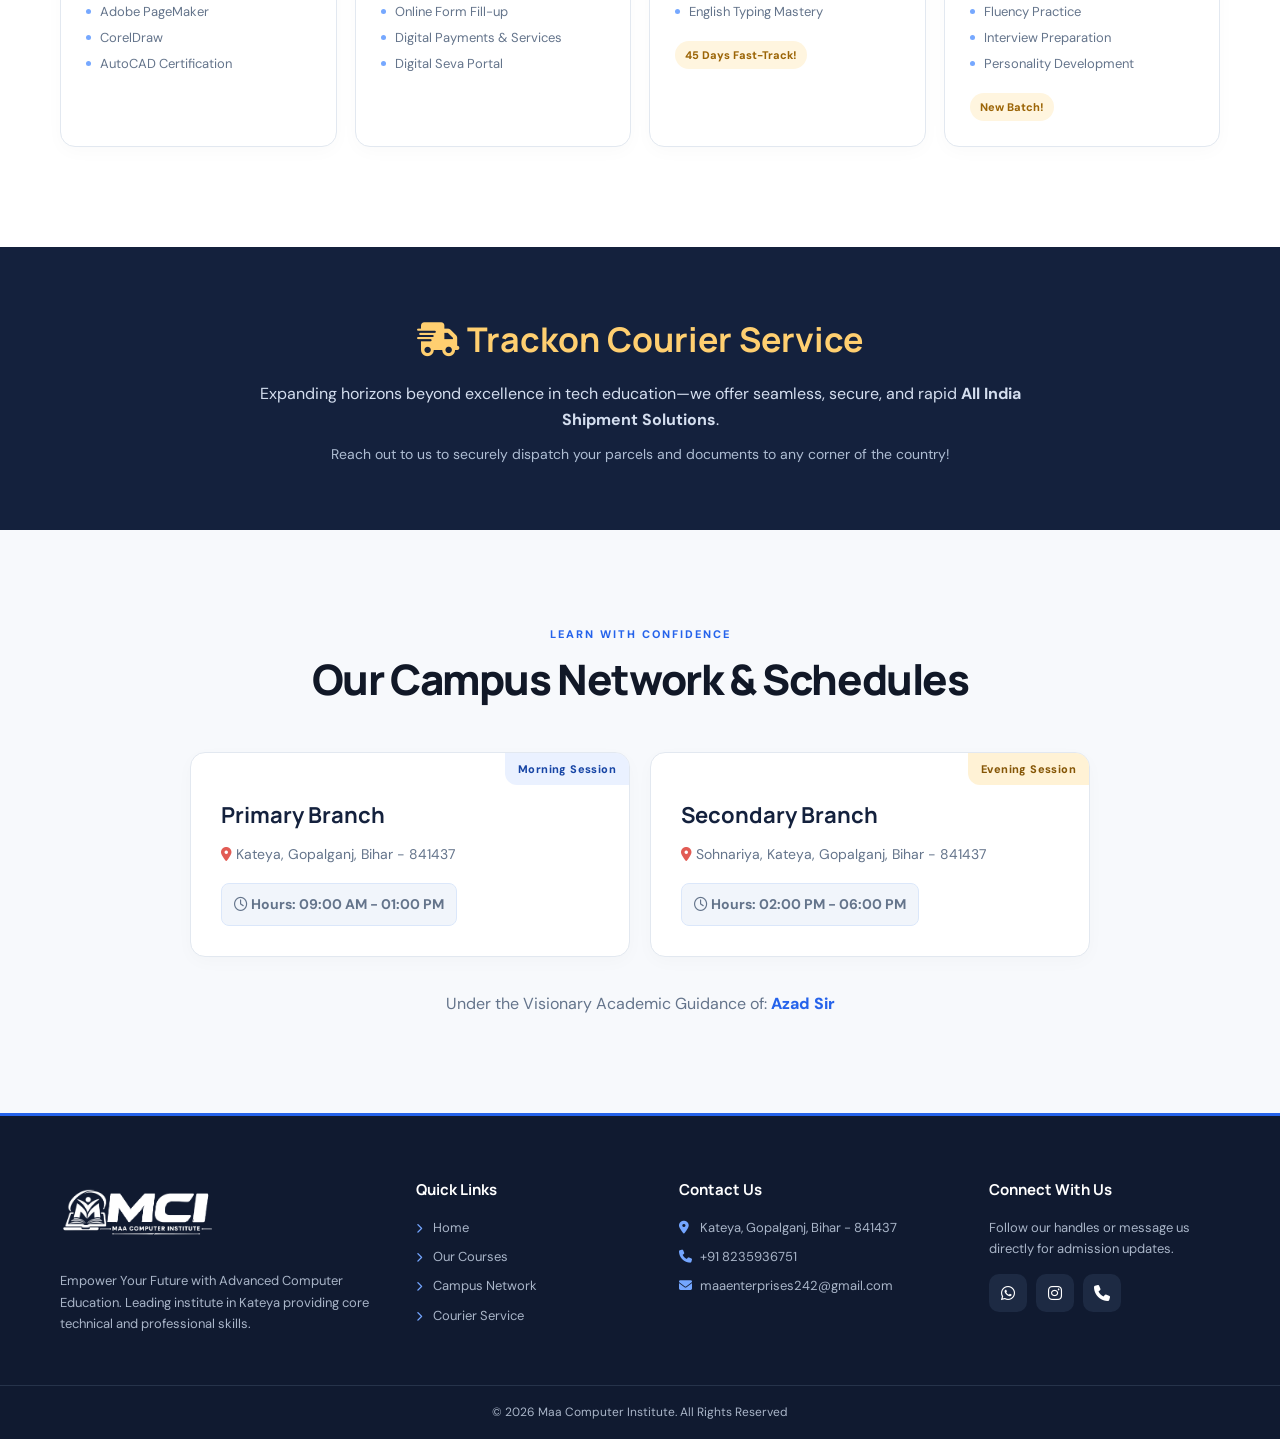
==== commit 7a0b1d10: "Update index.html" ====
--- a/index.html
+++ b/index.html
@@ -202,7 +202,7 @@
         </div>
         
         <div class="footer-bottom">
-            <p>&copy; 2026 Maa Computer Institute. All Rights Reserved.</p>
+            <p>&copy; 2026 Maa Computer Institute. All Rights Reserved</p>
         </div>
     </footer>
 
--- a/style.css
+++ b/style.css
@@ -1,471 +1,38 @@
-/* --- Global Styles --- */
-* {
-    margin: 0;
-    padding: 0;
-    box-sizing: border-box;
-    font-family: 'Plus Jakarta Sans', 'Segoe UI', sans-serif;
-}
+@import url('https://fonts.googleapis.com/css2?family=DM+Sans:wght@400;500;600;700&family=Manrope:wght@400;500;600;700;800&display=swap');
 
-body {
-    background-color: #ffffff;
-    color: #333;
-    line-height: 1.6;
-    transition: background-color 0.3s ease, color 0.3s ease;
-}
+:root{--ink:#14213d;--muted:#64748b;--blue:#2563eb;--blue-dark:#1745a5;--paper:#f7f9fc;--line:#e2e8f0;--shadow:0 18px 48px rgba(20,33,61,.09)}
+*{box-sizing:border-box;margin:0;padding:0}html{scroll-behavior:smooth;scroll-padding-top:90px}body{font-family:'DM Sans',sans-serif;background:#fff;color:var(--ink);line-height:1.65;overflow-x:hidden}body.no-scroll{overflow:hidden}h1,h2,h3,h4,.nav-links{font-family:'Manrope',sans-serif}a{color:inherit}.container{width:min(1160px,calc(100% - 48px));margin:0 auto}.text-center{text-align:center}
 
-body.no-scroll { overflow: hidden; }
+/* Navigation */
+.navbar{height:82px;position:sticky;top:0;z-index:1000;background:rgba(255,255,255,.94);backdrop-filter:blur(14px);border-bottom:1px solid rgba(226,232,240,.85)}.nav-container{height:100%;display:flex;align-items:center;justify-content:space-between;min-width:0}.logo{height:58px;display:flex;align-items:center;flex:0 0 auto}.logo-img{height:100%;width:auto;max-width:230px;object-fit:contain}.nav-links{display:flex;align-items:center;gap:32px}.nav-links>a,.dropdown-toggle{color:var(--ink);text-decoration:none;font-size:14px;font-weight:700;transition:color .2s}.nav-links>a:hover,.dropdown-toggle:hover{color:var(--blue)}.dropdown{position:relative;padding:16px 0}.dropdown-toggle{display:flex;align-items:center;gap:8px}.dropdown-menu{display:none;position:absolute;right:0;top:100%;min-width:205px;padding:8px;background:#fff;border:1px solid var(--line);border-radius:13px;box-shadow:var(--shadow);z-index:20}.dropdown:hover .dropdown-menu,.dropdown-menu.show{display:block}.dropdown-item{display:flex!important;align-items:center;gap:12px;padding:11px 13px;border-radius:8px;color:var(--ink)!important;text-decoration:none;font-size:14px!important;font-weight:600!important}.dropdown-item:hover{background:var(--paper)}.dropdown-item i{width:20px;text-align:center;font-size:17px}.ws-icon{color:#16a34a}.insta-icon{color:#db2777}.phone-icon{color:var(--blue)}.menu-toggle,.close-menu,.menu-overlay{display:none}
 
-.container {
-    max-width: 1300px;
-    margin: 0 auto;
-    padding: 0 20px;
-}
+/* Hero */
+.hero{position:relative;isolation:isolate;min-height:650px;min-height:min(760px,calc(100svh - 82px));padding:76px 0 86px;display:flex;align-items:center;background:radial-gradient(ellipse at 83% 35%,#dceafe 0,transparent 38%),linear-gradient(120deg,#f8fbff,#eff5ff 68%,#f8fbff);overflow:hidden}.hero:before{content:'';position:absolute;z-index:-1;width:570px;height:570px;right:-90px;top:45px;border:1px solid rgba(37,99,235,.12);border-radius:50%;box-shadow:0 0 0 55px rgba(37,99,235,.025),0 0 0 110px rgba(37,99,235,.025);animation:drift 12s ease-in-out infinite alternate}.hero:after{content:'';position:absolute;z-index:-1;width:8px;height:8px;top:22%;left:12%;border-radius:50%;background:#f2b84b;box-shadow:34px 170px 0 #76a8ff,78vw 40px 0 #76a8ff,64vw 70vh 0 #f2b84b;animation:float 5s ease-in-out infinite}.hero-content{position:relative;z-index:1;width:min(1160px,calc(100% - 48px));margin:0 auto}.hero-content:before{content:'MAA COMPUTER INSTITUTE  ·  KATEYA, BIHAR';display:block;margin-bottom:22px;color:var(--blue);font-size:12px;font-weight:800;letter-spacing:2px}.hero-title{max-width:850px;min-height:1.12em;margin-bottom:20px;color:var(--ink);font-size:clamp(46px,7vw,82px);font-weight:800;letter-spacing:-4px;line-height:1.08}.mci-blue{color:var(--blue)}.typewriter-cursor{color:var(--blue);font-weight:400;animation:blink .8s infinite}.hero-subtitle{max-width:600px;margin-bottom:28px;color:#53647d;font-size:clamp(18px,2vw,23px);font-weight:500}.admission-tag{display:inline-flex;align-items:center;gap:9px;padding:10px 16px;border:1px solid #d9e5fa;border-radius:999px;background:#fff;color:var(--ink);font-size:13px;font-weight:800;letter-spacing:.5px;box-shadow:0 8px 25px rgba(37,99,235,.08)}.admission-tag:before{content:'';width:8px;height:8px;flex:0 0 8px;border-radius:50%;background:#20b26b;box-shadow:0 0 0 5px #e0f7eb}.hero-actions{display:flex;flex-wrap:wrap;gap:12px;margin-top:25px}.button-primary,.button-secondary{display:inline-flex;align-items:center;gap:10px;padding:13px 20px;border-radius:9px;text-decoration:none;font-size:14px;font-weight:800;transition:transform .2s,box-shadow .2s}.button-primary{background:var(--blue);color:#fff;box-shadow:0 10px 24px rgba(37,99,235,.22)}.button-secondary{border:1px solid var(--line);background:#fff;color:var(--ink)}.button-primary:hover,.button-secondary:hover{transform:translateY(-3px);box-shadow:var(--shadow)}.scroll-down{position:absolute;bottom:24px;left:50%;z-index:1;color:var(--blue);font-size:20px;text-decoration:none;animation:bounce 2s infinite}
 
-.text-center { text-align: center; }
+/* Courses */
+.courses-section{padding:100px 0;background:#fff}.section-title{max-width:700px;margin:0 auto 48px;text-align:center}.section-title:before{content:'LEARN WITH CONFIDENCE';display:block;margin-bottom:10px;color:var(--blue);font-size:11px;font-weight:800;letter-spacing:2px}.section-title h2{color:#111827;font-size:clamp(30px,4vw,42px);font-weight:800;letter-spacing:-1.4px;line-height:1.2}.section-title p{margin-top:12px;color:var(--muted);font-size:16px}.grid-container{display:grid;grid-template-columns:repeat(4,minmax(0,1fr));gap:18px}.course-link{display:block;min-width:0;color:inherit;text-decoration:none}.card,.branch-card{min-width:0;padding:25px;border:1px solid var(--line);border-radius:15px;background:#fff;box-shadow:0 5px 18px rgba(20,33,61,.025);transition:transform .28s,box-shadow .28s,border-color .28s}.card{position:relative;overflow:hidden}.card:after{position:absolute;right:0;bottom:0;left:0;height:3px;background:var(--blue);content:'';transform:scaleX(0);transform-origin:left;transition:transform .3s}.card:hover,.branch-card:hover{transform:translateY(-7px);border-color:#c7d9fb;box-shadow:var(--shadow)}.card:hover:after{transform:scaleX(1)}.icon-wrapper{width:52px;height:52px;display:grid;place-items:center;margin-bottom:19px;border-radius:13px;background:#eef4ff}.card-icon{display:block;margin:0!important;font-size:23px!important}.card h3{margin-bottom:13px;color:#14213d;font-size:17px;line-height:1.38}.card ul{list-style:none}.card ul li{display:flex;align-items:flex-start;margin:7px 0;color:#64748b;font-size:13px;line-height:1.48}.card ul li:before{width:5px;height:5px;min-width:5px;margin:7px 9px 0 0;border-radius:50%;background:#76a8ff;content:''}.highlight-tag{display:inline-block;margin-top:13px;padding:5px 10px;border-radius:20px;background:#fff5df;color:#9c6507;font-size:11px;font-weight:800}
 
-h1, h2, h3, p, a, li, span, div {
-    transition: color 0.3s ease, background-color 0.3s ease, border-color 0.3s ease;
-}
+/* Course detail cards and schedules */
+.course-detail-header{max-width:700px;margin:5px auto 42px;text-align:center}.course-detail-header h1{margin-top:14px;color:#111827;font-size:clamp(32px,5vw,48px);letter-spacing:-1.5px}.course-detail-header p{max-width:600px;margin:10px auto;color:var(--muted);font-size:17px}.course-detail-header .icon-wrapper{margin:0 auto}.course-detail-header .icon-wrapper i{font-size:30px!important}.back-btn{display:inline-flex;align-items:center;gap:9px;margin-bottom:28px;padding:10px 15px;border-radius:8px;background:#eef4ff;color:var(--blue-dark);font-size:13px;font-weight:800;text-decoration:none}.back-btn:hover{background:#dceafe}.course-detail-card{display:flex;grid-column:1/-1!important;flex-direction:column;height:100%;cursor:pointer}.course-detail-card .card-main-info h3{color:#1e3a8a!important;font-size:18px}.sub-course-desc{margin-top:6px;color:#64748b;font-size:14px}.preview-fee-btn{display:inline-flex;align-items:center;gap:7px;padding:7px 11px;border-radius:7px;background:#eef4ff;color:var(--blue-dark);font-size:11px;font-weight:800}.card-preview-meta{display:flex;flex-wrap:wrap;gap:18px;margin-top:15px;color:#64748b;font-size:12px}.card-preview-meta i{margin-right:5px;color:var(--blue)}.course-timeline-accordion{display:none;margin-top:20px;padding-top:20px;border-top:1px solid var(--line)}.course-timeline-accordion.open{display:block;animation:expandIn .3s ease both}.timeline-meta{display:flex;flex-wrap:wrap;gap:12px;margin-bottom:17px}.meta-item{padding:8px 11px;border-radius:8px;background:var(--paper);color:#64748b;font-size:12px}.meta-item i{margin-right:6px;color:var(--blue)}.timeline-title{margin-bottom:14px;color:var(--blue-dark);font-size:12px;letter-spacing:.6px;text-transform:uppercase}.timeline-steps{display:grid;grid-template-columns:repeat(2,minmax(0,1fr));gap:10px}.timeline-step-item{display:flex;align-items:flex-start;gap:12px;padding:12px;border-radius:10px;background:var(--paper)}.step-time{min-width:68px;padding-top:2px;color:var(--blue);font-size:11px;font-weight:800}.step-content h5{margin-bottom:3px;font-size:13px}.step-content p{color:#64748b;font-size:12px;line-height:1.5}.active-card{border-color:#9dbcf7;box-shadow:0 12px 34px rgba(37,99,235,.1)}
 
-/* --- Clean White Navbar --- */
-.navbar {
-    background-color: #ffffff; position: sticky; top: 0; z-index: 1000;
-    border-bottom: 1px solid #e5e7eb; height: 75px; display: flex; align-items: center;
-}
+/* Courier and campus */
+.courier-section{position:relative;overflow:hidden;padding:64px 20px;background:var(--ink);color:#fff}.courier-section h2{margin-bottom:13px;color:#ffcf70;font-size:clamp(26px,3vw,34px)}.courier-subtitle{max-width:800px;margin:0 auto 10px;color:#d4deef;font-size:16px}.courier-cta{color:#aebdd3;font-size:14px}.branches-section{padding:95px 0;background:var(--paper)}.branch-grid{display:grid;grid-template-columns:repeat(2,minmax(0,1fr));gap:20px;max-width:900px;margin:0 auto}.branch-card{position:relative;overflow:hidden;padding:30px;background:#fff}.shift-tag{position:absolute;top:0;right:0;padding:7px 13px;border-bottom-left-radius:12px;font-size:11px;font-weight:800;letter-spacing:.4px}.morning{background:#eaf1ff;color:#1745a5}.evening{background:#fff2d5;color:#855606}.branch-card h3{margin:14px 0 10px;color:#14213d;font-size:22px}.branch-card p{color:#64748b;font-size:14px}.location-icon{color:#e25b54}.timing-box{display:inline-block;margin-top:17px;padding:9px 12px;border:1px solid #dbe7fa;border-radius:8px;background:#f1f5fb;color:#415572;font-size:12px;font-weight:700}.director-text{margin-top:34px;color:#64748b}.director-name{color:var(--blue);font-weight:800}
 
-.nav-container { display: flex; justify-content: space-between; align-items: center; width: 100%; }
+/* Footer and theme button */
+.main-footer{padding:62px 0 0;border-top:3px solid var(--blue);background:#101a30;color:#a9b5c8}.footer-grid{display:grid;grid-template-columns:1.4fr 1fr 1.2fr 1fr;gap:32px;padding-bottom:42px}.footer-logo{width:155px;max-height:65px;margin-bottom:14px;object-fit:contain;filter:brightness(0) invert(1)}.footer-col h3{margin-bottom:14px;color:#fff;font-size:15px}.footer-col p,.footer-col li{margin:8px 0;font-size:13px}.footer-col ul{list-style:none}.footer-col a{color:#a9b5c8;text-decoration:none}.footer-col a:hover{color:#fff}.footer-col li i{margin-right:8px;color:#74a6ff;font-size:10px}.footer-col>p i{width:18px;color:#74a6ff}.footer-social-links{display:flex;gap:9px;margin-top:15px}.social-icon{display:grid;width:38px;height:38px;place-items:center;border-radius:10px;background:#1d2a43;color:#fff!important;text-decoration:none;transition:transform .2s,background .2s}.social-icon:hover{transform:translateY(-3px);background:var(--blue)}.footer-bottom{padding:17px 20px;border-top:1px solid #26334a;text-align:center;font-size:12px}.theme-toggle{position:fixed;right:20px;bottom:20px;z-index:999;display:grid;width:46px;height:46px;place-items:center;border:0;border-radius:50%;background:var(--ink);color:#fff;font-size:17px;box-shadow:0 7px 22px #14213d33;cursor:pointer;transition:transform .2s}.theme-toggle:hover{transform:rotate(-12deg) scale(1.08)}
 
-.logo { display: flex; align-items: center; text-decoration: none; height: 52px; }
-.logo-img { height: 100%; width: auto; display: block; object-fit: contain; transition: filter 0.3s ease; }
+/* Dark theme */
+body.dark-mode{--ink:#edf3ff;--muted:#a8b5ca;--paper:#111b2e;--line:#263650;background:#0c1526;color:var(--ink)}body.dark-mode .navbar,body.dark-mode .dropdown-menu,body.dark-mode .card,body.dark-mode .branch-card{background:#14213a;border-color:var(--line)}body.dark-mode .dropdown-item{color:var(--ink)!important}body.dark-mode .dropdown-item:hover,body.dark-mode .timing-box,body.dark-mode .meta-item{background:#1b2b47}body.dark-mode .hero{background:radial-gradient(ellipse at 83% 35%,#1c3154 0,transparent 38%),linear-gradient(120deg,#111c30,#15233a 68%,#111c30)}body.dark-mode .hero-subtitle{color:#b8c6da}body.dark-mode .admission-tag{border-color:var(--line);background:#14213a;color:var(--ink)}body.dark-mode .button-secondary{border-color:#34445e;background:#14213a;color:#edf3ff}body.dark-mode .courses-section{background:#0c1526}body.dark-mode .branches-section{background:#111b2e}body.dark-mode .courier-section{background:#101b30;color:#edf3ff}body.dark-mode .icon-wrapper{background:#1b2b47}body.dark-mode .section-title h2,body.dark-mode .card h3,body.dark-mode .branch-card h3,body.dark-mode .course-detail-header h1{color:var(--ink)}body.dark-mode .section-title p,body.dark-mode .card ul li,body.dark-mode .director-text,body.dark-mode .sub-course-desc,body.dark-mode .branch-card p,body.dark-mode .step-content p{color:var(--muted)}body.dark-mode .morning{background:#1a3159;color:#a9c7ff}body.dark-mode .evening{background:#45371c;color:#ffcf70}body.dark-mode .highlight-tag{background:#45371c;color:#ffcf70}body.dark-mode .timing-box{border-color:var(--line);color:#93c5fd}body.dark-mode .main-footer{background:#080e19;border-color:#345da7}body.dark-mode .theme-toggle{background:#ffcf70;color:#14213d}body.dark-mode .menu-toggle,body.dark-mode .close-menu{color:#f8fafc}body.dark-mode .nav-links{background:#14213a}body.dark-mode .back-btn,body.dark-mode .preview-fee-btn{border-color:var(--line);background:#1b2b47;color:#a9c7ff}
+body.dark-mode .course-detail-card .card-main-info h3{color:#edf3ff!important}body.dark-mode .timeline-title{color:#93c5fd}body.dark-mode .meta-item{color:#cbd5e1}body.dark-mode .course-detail-header>div[style]{border-color:#34445e;background:#1b2b47!important;color:#bfdbfe!important}
 
-.nav-links { display: flex; gap: 32px; align-items: center; }
-.nav-links a { color: #000000; text-decoration: none; font-weight: 700; font-size: 16px; }
-.nav-links a:hover { color: #3b82f6; }
+/* Subtle section/card motion */
+.reveal{opacity:0;transform:translateY(20px);transition:opacity .6s ease,transform .6s ease}.reveal.is-visible{opacity:1;transform:translateY(0)}
+@keyframes blink{50%{opacity:0}}@keyframes bounce{0%,20%,50%,80%,100%{transform:translate(-50%,0)}40%{transform:translate(-50%,-9px)}60%{transform:translate(-50%,-4px)}}@keyframes drift{to{transform:translate(-22px,18px) scale(1.03)}}@keyframes float{50%{transform:translateY(-12px)}}@keyframes expandIn{from{opacity:0;transform:translateY(-5px)}to{opacity:1;transform:translateY(0)}}
 
-/* --- Dropdown Styling --- */
-.dropdown { position: relative; display: inline-block; padding: 10px 0; }
-.dropdown-toggle { cursor: pointer; display: flex; align-items: center; gap: 6px; color: #3b82f6 !important; }
-.dropdown-menu {
-    display: none; position: absolute; right: 0; top: 100%; background-color: #ffffff;
-    min-width: 180px; box-shadow: 0 10px 25px rgba(0, 0, 0, 0.1); border-radius: 12px;
-    border: 1px solid #e5e7eb; padding: 8px 0; z-index: 2000;
-}
-.dropdown:hover .dropdown-menu { display: block; }
-.dropdown-menu.show { display: block; }
-
-.dropdown-item {
-    display: flex !important; align-items: center; gap: 12px; padding: 12px 20px;
-    color: #000000 !important; font-weight: 700 !important; font-size: 16px;
-}
-.dropdown-item:hover { background-color: #f4f5f6; color: #3b82f6 !important; }
-.dropdown-item i { font-size: 18px; width: 20px; text-align: center; }
-.ws-icon { color: #22c55e; }
-.insta-icon { color: #e1306c; }
-.phone-icon { color: #2563eb; }
-
-.menu-toggle { display: none; }
-.close-menu { display: none; }
-.menu-overlay { display: none; }
-
-/* --- Hero Section --- */
-.hero {
-    background-color: #eff6ff; height: calc(100vh - 75px); min-height: 450px; 
-    display: flex; flex-direction: column; align-items: center; justify-content: center;
-    text-align: center; border-bottom: 4px solid #eab308; position: relative; overflow: hidden; 
-}
-.hero::before {
-    content: ''; position: absolute; top: -100%; left: -100%; width: 300%; height: 300%;
-    background-image: linear-gradient(rgba(59, 130, 246, 0.2) 2px, transparent 2px),
-                      linear-gradient(90deg, rgba(59, 130, 246, 0.2) 2px, transparent 2px);
-    background-size: 60px 60px; transform: perspective(800px) rotateX(65deg);
-    transform-origin: center center; animation: gridMove 3.5s linear infinite; z-index: 1; pointer-events: none;
-}
-@keyframes gridMove { 0% { background-position: 0 0; } 100% { background-position: 0 60px; } }
-
-.hero-content { position: relative; z-index: 2; width: 100%; max-width: 900px; padding: 0 20px; }
-.hero-title { font-size: 46px; font-weight: 800; color: #1e3a8a; margin-bottom: 12px; min-height: 65px; }
-.mci-blue { color: #0ea5e9; text-shadow: 0 2px 10px rgba(14, 165, 233, 0.2); }
-.typewriter-cursor { font-weight: 400; color: #0ea5e9; animation: blink 0.7s infinite; margin-left: 4px; }
-@keyframes blink { 0%, 100% { opacity: 1; } 50% { opacity: 0; } }
-
-.hero-subtitle { color: #1e3a8a; font-size: 26px; font-weight: 600; margin-bottom: 30px; }
-.admission-tag {
-    display: inline-block; background-color: #dc2626; color: white; font-weight: bold;
-    padding: 8px 24px; border-radius: 50px; font-size: 16px; box-shadow: 0 4px 15px rgba(220, 38, 38, 0.3);
-    animation: pulse 1.5s infinite;
-}
-@keyframes pulse { 0% { transform: scale(1); } 50% { transform: scale(1.04); } 100% { transform: scale(1); } }
-
-.scroll-down {
-    margin-top: 40px; font-size: 30px; color: #1e3a8a; text-decoration: none;
-    z-index: 2; animation: bounce 2s infinite; 
-}
-@keyframes bounce {
-    0%, 20%, 50%, 80%, 100% { transform: translateY(0); }
-    40% { transform: translateY(-12px); }
-    60% { transform: translateY(-6px); }
-}
-
-/* --- Courses Section --- */
-.courses-section { padding: 80px 0; background-color: #ffffff; }
-.section-title { text-align: center; margin-bottom: 50px; }
-.section-title h2 { color: #111827; font-size: 32px; font-weight: 800; }
-.section-title p { color: #6b7280; margin-top: 8px; }
-
-.grid-container { display: grid; grid-template-columns: repeat(4, 1fr); gap: 24px; }
-
-/* Clickable Cards Settings */
-a.course-link { text-decoration: none; color: inherit; display: block; }
-a.course-link h3 { transition: color 0.3s ease; }
-a.course-link:hover h3 { color: #3b82f6; }
-
-.card, .branch-card {
-    background-color: #f4f5f6; border: 1px solid #e5e7eb; padding: 30px; border-radius: 16px; 
-    transition: transform 0.3s ease, box-shadow 0.3s ease, background-color 0.3s ease, border-color 0.3s ease;
-}
-
-.card:hover, .branch-card:hover { 
-    transform: scale(1.03) translateY(-5px); 
-    box-shadow: 0 15px 30px rgba(59, 130, 246, 0.25); 
-    border-color: #3b82f6; 
-}
-
-.card-icon { font-size: 32px; margin-bottom: 20px; display: block; }
-.card h3 { color: #111827; font-size: 22px; font-weight: 700; margin-bottom: 16px; }
-.card ul { list-style: none; }
-.card ul li { margin-bottom: 12px; color: #4b5563; font-size: 15px; display: flex; align-items: center; }
-.card ul li::before {
-    content: ""; display: inline-block; width: 6px; height: 6px;
-    background-color: #3b82f6; border-radius: 50%; margin-right: 12px;
-}
-.highlight-tag {
-    display: inline-block; background-color: #dc2626; color: white;
-    padding: 6px 14px; border-radius: 6px; font-weight: bold; margin-top: 15px; font-size: 14px;
-}
-
-/* --- Course Details Page Elements --- */
-.course-detail-header { text-align: center; margin-bottom: 50px; }
-.course-detail-header h1 { font-size: 36px; color: #111827; margin-top: 15px; }
-.course-detail-header p { color: #6b7280; font-size: 18px; margin-top: 10px; max-width: 600px; margin-inline: auto; }
-.course-detail-header .icon-wrapper i { font-size: 55px; }
-
-.back-btn { 
-    display: inline-block; margin-bottom: 30px; color: #3b82f6; text-decoration: none; 
-    font-weight: bold; font-size: 16px; padding: 10px 20px; border-radius: 8px; 
-    background-color: #eff6ff; transition: 0.3s ease; 
-}
-.back-btn i { margin-right: 8px; }
-.back-btn:hover { background-color: #dbeafe; }
-
-.sub-course-desc { color: #4b5563; font-size: 15px; margin-top: 6px; }
-
-/* --- Roadmap Specific Checklist Styles --- */
-.course-detail-card { display: flex; flex-direction: column; justify-content: flex-start; }
-.roadmap-box { margin-top: 20px; padding-top: 15px; border-top: 1px dashed #d1d5db; }
-.roadmap-box h4 {
-    font-size: 13px; color: #1e3a8a; text-transform: uppercase;
-    letter-spacing: 0.8px; margin-bottom: 12px; font-weight: 800;
-}
-.roadmap-list { list-style: none !important; padding: 0 !important; display: flex; flex-direction: column; gap: 8px; }
-.roadmap-list li {
-    font-size: 14px !important; color: #4b5563 !important; 
-    display: flex !important; align-items: center !important; gap: 10px !important;
-}
-.roadmap-list li::before { display: none !important; }
-.roadmap-list li i { color: #3b82f6; font-size: 14px; flex-shrink: 0; }
-
-/* --- Courier Section --- */
-.courier-section { background-color: #1e3a8a; color: white; padding: 50px 20px; }
-.courier-section h2 { color: #facc15; font-size: 32px; margin-bottom: 15px; }
-.courier-subtitle { font-size: 18px; margin-bottom: 15px; }
-
-/* --- Branches Section --- */
-.branches-section { background-color: #f9fafb; padding: 80px 0; }
-.branch-grid { display: grid; max-width: 900px; margin: 0 auto; grid-template-columns: repeat(2, 1fr); gap: 24px; }
-.branch-card { background: white; position: relative; overflow: hidden; }
-.shift-tag {
-    position: absolute; top: 0; right: 0; padding: 5px 15px;
-    font-weight: bold; border-bottom-left-radius: 12px; font-size: 14px;
-}
-.morning { background-color: #1e3a8a; color: white; }
-.evening { background-color: #eab308; color: #1e3a8a; }
-.branch-card h3 { color: #111827; font-size: 24px; margin-bottom: 10px; margin-top: 10px; }
-.location-icon { color: #ef4444; }
-.timing-box {
-    background-color: #eff6ff; border: 1px solid #bfdbfe; padding: 10px 15px;
-    border-radius: 8px; margin-top: 15px; display: inline-block; color: #1e3a8a; font-weight: bold;
-}
-.director-text { margin-top: 40px; font-size: 18px; color: #4b5563; }
-.director-name { font-weight: 700; color: #1e3a8a; }
-
-/* --- Modern Footer Layout --- */
-.main-footer { background-color: #111827; color: #9ca3af; padding: 70px 0 25px; border-top: 4px solid #3b82f6; }
-.footer-grid { display: grid; grid-template-columns: repeat(4, 1fr); gap: 35px; margin-bottom: 50px; }
-.footer-col h3 { color: #ffffff; font-size: 18px; font-weight: 700; margin-bottom: 22px; position: relative; }
-.footer-col h3::after { content: ''; position: absolute; left: 0; bottom: -6px; width: 35px; height: 2.5px; background-color: #3b82f6; }
-.footer-logo { height: 48px; width: auto; margin-bottom: 18px; object-fit: contain; }
-.about-col p, .social-col .social-text { font-size: 14px; line-height: 1.6; }
-.links-col ul { list-style: none; }
-.links-col ul li { margin-bottom: 12px; }
-.links-col ul li a { color: #9ca3af; text-decoration: none; font-size: 15px; display: flex; align-items: center; gap: 8px; }
-.links-col ul li a i { font-size: 11px; color: #3b82f6; transition: transform 0.3s ease; }
-.links-col ul li a:hover { color: #3b82f6; }
-.links-col ul li a:hover i { transform: translateX(4px); }
-
-.contact-col p { font-size: 14px; margin-bottom: 14px; display: flex; align-items: flex-start; gap: 12px; }
-.contact-col i { color: #3b82f6; font-size: 16px; margin-top: 3px; }
-
-.footer-social-links { display: flex; gap: 14px; margin-top: 18px; }
-.social-icon {
-    width: 42px; height: 42px; border-radius: 50%; background-color: #1f2937;
-    display: flex; align-items: center; justify-content: center; color: #ffffff; font-size: 18px; text-decoration: none;
-}
-.social-icon:hover { transform: scale(1.1) translateY(-3px); box-shadow: 0 8px 20px rgba(0,0,0,0.3); }
-.social-icon.ws:hover { background-color: #22c55e; }
-.social-icon.insta:hover { background-color: #e1306c; }
-.social-icon.phone:hover { background-color: #2563eb; }
-
-.footer-bottom { text-align: center; padding-top: 25px; border-top: 1px solid #1f2937; font-size: 14px; color: #6b7280; }
-
-/* --- Theme Toggle Switch Floating --- */
-.theme-toggle {
-    position: fixed; bottom: 25px; right: 25px; width: 52px; height: 52px; border-radius: 50%;
-    background-color: #1e3a8a; color: #ffffff; border: none; cursor: pointer; display: flex;
-    align-items: center; justify-content: center; font-size: 20px; box-shadow: 0 4px 15px rgba(0, 0, 0, 0.2); z-index: 9999;
-}
-.theme-toggle:hover { transform: scale(1.1); }
-
-/* ==========================================================================
-   DARK MODE Overrides
-   ========================================================================== */
-body.dark-mode { background-color: #0f172a; color: #f8fafc; }
-body.dark-mode .navbar, body.dark-mode .dropdown-menu, body.dark-mode .card, body.dark-mode .branch-card { background-color: #1e293b; border-color: #334155; }
-body.dark-mode .hero { background-color: #1e293b; border-bottom: 4px solid #facc15; }
-body.dark-mode .branches-section, body.dark-mode .courses-section { background-color: #0f172a; }
-body.dark-mode .card:hover, body.dark-mode .branch-card:hover { box-shadow: 0 15px 30px rgba(96, 165, 250, 0.35); border-color: #60a5fa; }
-body.dark-mode .timing-box { background-color: #0f172a; border-color: #334155; color: #93c5fd; }
-body.dark-mode .dropdown-item { color: #f8fafc !important; }
-body.dark-mode .dropdown-item:hover { background-color: #334155; color: #60a5fa !important; }
-body.dark-mode .nav-links a, body.dark-mode .section-title h2, body.dark-mode .card h3,
-body.dark-mode .branch-card h3, body.dark-mode .director-name, body.dark-mode .hero-title, 
-body.dark-mode .hero-subtitle, body.dark-mode .scroll-down, body.dark-mode .course-detail-header h1 { color: #f8fafc; }
-body.dark-mode .card ul li, body.dark-mode .section-title p, body.dark-mode .director-text, body.dark-mode .sub-course-desc, body.dark-mode .course-detail-header p { color: #cbd5e1; }
-body.dark-mode .theme-toggle { background-color: #facc15; color: #0f172a; }
-body.dark-mode .menu-toggle, body.dark-mode .close-menu { color: #f8fafc; }
-body.dark-mode .logo-img { filter: drop-shadow(0px 0px 8px rgba(255, 255, 255, 0.7)); }
-body.dark-mode .main-footer { background-color: #0f172a; border-top-color: #60a5fa; }
-body.dark-mode .footer-bottom { border-top-color: #1e293b; }
-body.dark-mode .social-icon { background-color: #1e293b; }
-body.dark-mode .back-btn { background-color: #1e293b; border: 1px solid #334155; }
-body.dark-mode .back-btn:hover { background-color: #334155; }
-body.dark-mode .roadmap-box { border-top-color: #334155; }
-body.dark-mode .roadmap-box h4 { color: #60a5fa; }
-body.dark-mode .roadmap-list li { color: #cbd5e1 !important; }
-body.dark-mode .roadmap-list li i { color: #60a5fa; }
-
-/* ==========================================================================
-   NEW FEATURES: Interactive Timeline & Accordion Component Rules
-   ========================================================================== */
-.interactive-timeline-card {
-    cursor: pointer;
-    position: relative;
-    user-select: none;
-}
-.interactive-timeline-card:hover {
-    border-color: #2563eb !important;
-}
-.active-card {
-    border-color: #2563eb !important;
-    background-color: #fafbfc !important;
-}
-body.dark-mode .active-card {
-    background-color: #1e293b !important;
-    border-color: #60a5fa !important;
-}
-.preview-fee-btn {
-    background-color: #eff6ff;
-    color: #2563eb;
-    padding: 6px 14px;
-    border-radius: 8px;
-    font-size: 13px;
-    font-weight: bold;
-    display: flex;
-    align-items: center;
-    gap: 6px;
-    border: 1px solid #bfdbfe;
-    transition: 0.25s ease;
-}
-.interactive-timeline-card:hover .preview-fee-btn {
-    background-color: #2563eb;
-    color: #ffffff;
-    border-color: #2563eb;
-}
-body.dark-mode .preview-fee-btn {
-    background-color: #0f172a;
-    color: #60a5fa;
-    border-color: #334155;
-}
-body.dark-mode .interactive-timeline-card:hover .preview-fee-btn {
-    background-color: #60a5fa;
-    color: #0f172a;
-}
-.card-preview-meta {
-    display: flex;
-    gap: 20px;
-    margin-top: 12px;
-    font-size: 13.5px;
-    font-weight: 600;
-    color: #6b7280;
-}
-.card-preview-meta span i {
-    color: #3b82f6;
-}
-body.dark-mode .card-preview-meta {
-    color: #94a3b8;
-}
-
-/* Accordion Smooth Dropdown Logic */
-.course-timeline-accordion {
-    max-height: 0;
-    overflow: hidden;
-    opacity: 0;
-    transition: max-height 0.4s cubic-bezier(0.4, 0, 0.2, 1), opacity 0.3s ease, margin-top 0.3s ease;
-}
-.course-timeline-accordion.open {
-    max-height: 2000px; /* High enough to hold data grid */
-    opacity: 1;
-    margin-top: 25px;
-    padding-top: 20px;
-    border-top: 2px dashed #bfdbfe;
-}
-body.dark-mode .course-timeline-accordion.open {
-    border-top-color: #334155;
-}
-.timeline-meta {
-    display: flex;
-    gap: 12px;
-    margin-bottom: 20px;
-    flex-wrap: wrap;
-}
-.timeline-meta .meta-item {
-    background-color: #f3f4f6;
-    padding: 6px 14px;
-    border-radius: 8px;
-    font-size: 13.5px;
-    color: #374151;
-    display: inline-flex;
-    align-items: center;
-    gap: 6px;
-    font-weight: 600;
-}
-.timeline-meta .meta-item.fee-badge {
-    background-color: #ecfdf5;
-    color: #065f46;
-    border: 1px solid #a7f3d0;
-}
-body.dark-mode .timeline-meta .meta-item {
-    background-color: #334155;
-    color: #cbd5e1;
-}
-body.dark-mode .timeline-meta .meta-item.fee-badge {
-    background-color: #064e3b;
-    color: #a7f3d0;
-    border-color: #047857;
-}
-.timeline-title {
-    font-size: 12.5px;
-    color: #1e3a8a;
-    text-transform: uppercase;
-    letter-spacing: 0.8px;
-    margin-bottom: 16px;
-    font-weight: 800;
-}
-body.dark-mode .timeline-title {
-    color: #60a5fa;
-}
-.timeline-steps {
-    display: flex;
-    flex-direction: column;
-    gap: 16px;
-    border-left: 3px solid #bfdbfe;
-    padding-left: 20px;
-    margin-left: 10px;
-}
-body.dark-mode .timeline-steps {
-    border-left-color: #334155;
-}
-.timeline-step-item {
-    position: relative;
-}
-.timeline-step-item::before {
-    content: '';
-    position: absolute;
-    left: -27px;
-    top: 5px;
-    width: 10px;
-    height: 10px;
-    background-color: #2563eb;
-    border: 2px solid #ffffff;
-    border-radius: 50%;
-    box-shadow: 0 0 0 3px #bfdbfe;
-}
-body.dark-mode .timeline-step-item::before {
-    background-color: #60a5fa;
-    border-color: #1e293b;
-    box-shadow: 0 0 0 3px #334155;
-}
-.step-time {
-    font-size: 11px;
-    font-weight: 800;
-    color: #2563eb;
-    text-transform: uppercase;
-    margin-bottom: 2px;
-}
-body.dark-mode .step-time {
-    color: #60a5fa;
-}
-.step-content h5 {
-    font-size: 15px;
-    color: #111827;
-    font-weight: 700;
-}
-body.dark-mode .step-content h5 {
-    color: #f8fafc;
-}
-.step-content p {
-    font-size: 13.5px;
-    color: #4b5563;
-    margin-top: 3px;
-}
-body.dark-mode .step-content p {
-    color: #94a3b8;
-}
-
-/* --- Responsive Media Viewports --- */
-@media (max-width: 1024px) {
-    .grid-container { grid-template-columns: repeat(2, 1fr); }
-    .footer-grid { grid-template-columns: repeat(2, 1fr); }
-}
-
-@media (max-width: 768px) {
-    .navbar { height: 68px; }
-    .hero { height: calc(100vh - 68px); min-height: 400px; }
-    .hero-title { font-size: 32px; min-height: 50px; }
-    .hero-subtitle { font-size: 18px; margin-bottom: 25px; }
-    .admission-tag { padding: 6px 20px; font-size: 14px; }
-    .logo { height: 44px; }
-    .logo-img { height: 100%; width: auto; }
-    .menu-toggle { display: block; background: none; border: none; font-size: 24px; color: #000000; cursor: pointer; padding: 5px; }
-    .menu-overlay { display: block; position: fixed; top: 0; left: 0; width: 100%; height: 100vh; background: rgba(0, 0, 0, 0.5); z-index: 1001; opacity: 0; visibility: hidden; transition: opacity 0.3s ease, visibility 0.3s ease; }
-    .menu-overlay.active { opacity: 1; visibility: visible; }
-    .nav-links { position: fixed; top: 0; right: -300px; width: 260px; height: 100vh; background-color: #ffffff; flex-direction: column; align-items: flex-start; padding: 70px 25px 30px; box-shadow: -5px 0 15px rgba(0,0,0,0.15); transition: right 0.3s ease-in-out, background-color 0.3s ease; z-index: 1002; }
-    .nav-links.active { right: 0; }
-    .nav-links a { width: 100%; padding: 10px 0; border-bottom: 1px solid #f3f4f6; }
-    .nav-links a:last-child { border-bottom: none; }
-    body.dark-mode .nav-links { background-color: #1e293b; }
-    body.dark-mode .nav-links a { border-bottom-color: #334155; }
-    .close-menu { display: block; position: absolute; top: 20px; right: 25px; background: none; border: none; font-size: 28px; color: #111827; cursor: pointer; }
-    .dropdown { width: 100%; padding: 0; }
-    .dropdown-menu { position: static; width: 100%; box-shadow: none; border: none; padding: 5px 0 0 15px; margin-top: 5px; border-left: 2px solid #e5e7eb; border-radius: 0; }
-    .grid-container, .branch-grid, .footer-grid { grid-template-columns: repeat(1, 1fr); }
-}+/* Responsive navigation and content */
+@media(max-width:1000px){.grid-container{grid-template-columns:repeat(2,minmax(0,1fr))}.footer-grid{grid-template-columns:repeat(2,minmax(0,1fr));gap:28px}.nav-links{gap:22px}.hero-title{font-size:clamp(46px,7vw,68px)}}
+@media(max-width:760px){html,body{width:100%;max-width:100%;overflow-x:hidden}.container{width:calc(100% - 36px)}.navbar{height:70px}.logo{height:49px;max-width:62vw}.logo-img{max-width:100%}.menu-toggle{display:grid;width:48px;height:48px;flex:0 0 48px;place-items:center;border:0;border-radius:8px;background:transparent;color:var(--ink);font-size:23px;touch-action:manipulation;cursor:pointer}.close-menu{position:absolute;top:16px;right:18px;display:grid;width:44px;height:44px;place-items:center;border:0;background:transparent;color:var(--ink);font-size:22px;cursor:pointer}.menu-overlay{position:fixed;inset:0;z-index:1000;display:block;background:rgba(9,18,34,.5);opacity:0;visibility:hidden;transition:opacity .25s,visibility .25s}.menu-overlay.active{opacity:1;visibility:visible}.nav-links{position:fixed;inset:0 0 0 auto;z-index:1001;display:flex;width:min(330px,86vw);height:100vh;height:100dvh;flex-direction:column;align-items:stretch;gap:0;padding:78px 27px 28px;overflow-x:hidden;overflow-y:auto;background:#fff;box-shadow:-12px 0 38px rgba(9,18,34,.18);transform:translate3d(105%,0,0);transition:transform .28s ease,visibility 0s linear .28s;visibility:hidden}.nav-links.active{transform:translate3d(0,0,0);transition:transform .28s ease,visibility 0s;visibility:visible}.nav-links>a,.nav-links>.dropdown{width:100%;padding:14px 0;border-bottom:1px solid var(--line);font-size:16px}.nav-links .dropdown-toggle{width:fit-content;font-size:16px}.nav-links .dropdown:hover .dropdown-menu{display:none}.nav-links .dropdown:hover .dropdown-menu.show{display:block}.nav-links .dropdown-menu{position:static;min-width:0;width:100%;margin-top:8px;padding:5px 0;border:0;border-radius:0;box-shadow:none}.nav-links .dropdown-menu.show{display:block}.dropdown-item{padding:11px 8px}.hero{min-height:570px;min-height:min(700px,calc(100svh - 70px));padding:62px 0 78px}.hero-content{width:calc(100% - 36px);padding:0}.hero-content:before{font-size:10px;letter-spacing:1.4px}.hero-title{font-size:clamp(42px,10vw,62px);letter-spacing:-2.5px}.hero-subtitle{font-size:18px}.courses-section,.branches-section{padding:75px 0}.section-title{margin-bottom:35px}.grid-container,.branch-grid{gap:15px}.card{padding:21px}.card h3{font-size:16px}.footer-grid{gap:25px}.main-footer{padding-top:50px}.theme-toggle{right:15px;bottom:15px;width:43px;height:43px}}
+@media(max-width:520px){.grid-container,.branch-grid,.timeline-steps{grid-template-columns:minmax(0,1fr)}.hero{min-height:540px;min-height:min(660px,calc(100svh - 70px));padding:54px 0 72px}.hero-title{font-size:clamp(38px,11vw,52px);letter-spacing:-2px}.hero-subtitle{max-width:420px;font-size:17px}.hero-actions{flex-direction:column;align-items:flex-start}.section-title h2{font-size:29px}.section-title p{font-size:14px}.card{padding:23px}.card h3{font-size:18px}.card ul li{font-size:13px}.branch-card{padding:25px}.footer-grid{grid-template-columns:minmax(0,1fr)}.footer-logo{width:145px}.card-preview-meta{flex-direction:column;gap:7px}.timeline-meta{flex-direction:column;align-items:flex-start}.theme-toggle{width:42px;height:42px}}
+@media(prefers-reduced-motion:reduce){*,*::before,*::after{scroll-behavior:auto!important;animation-duration:.01ms!important;animation-iteration-count:1!important;transition-duration:.01ms!important}.reveal{opacity:1;transform:none}}
+.navbar .nav-links{background:transparent}
+@media(max-width:760px){.navbar .nav-links{background:#fff}body.dark-mode .navbar .nav-links{background:#14213a}}
